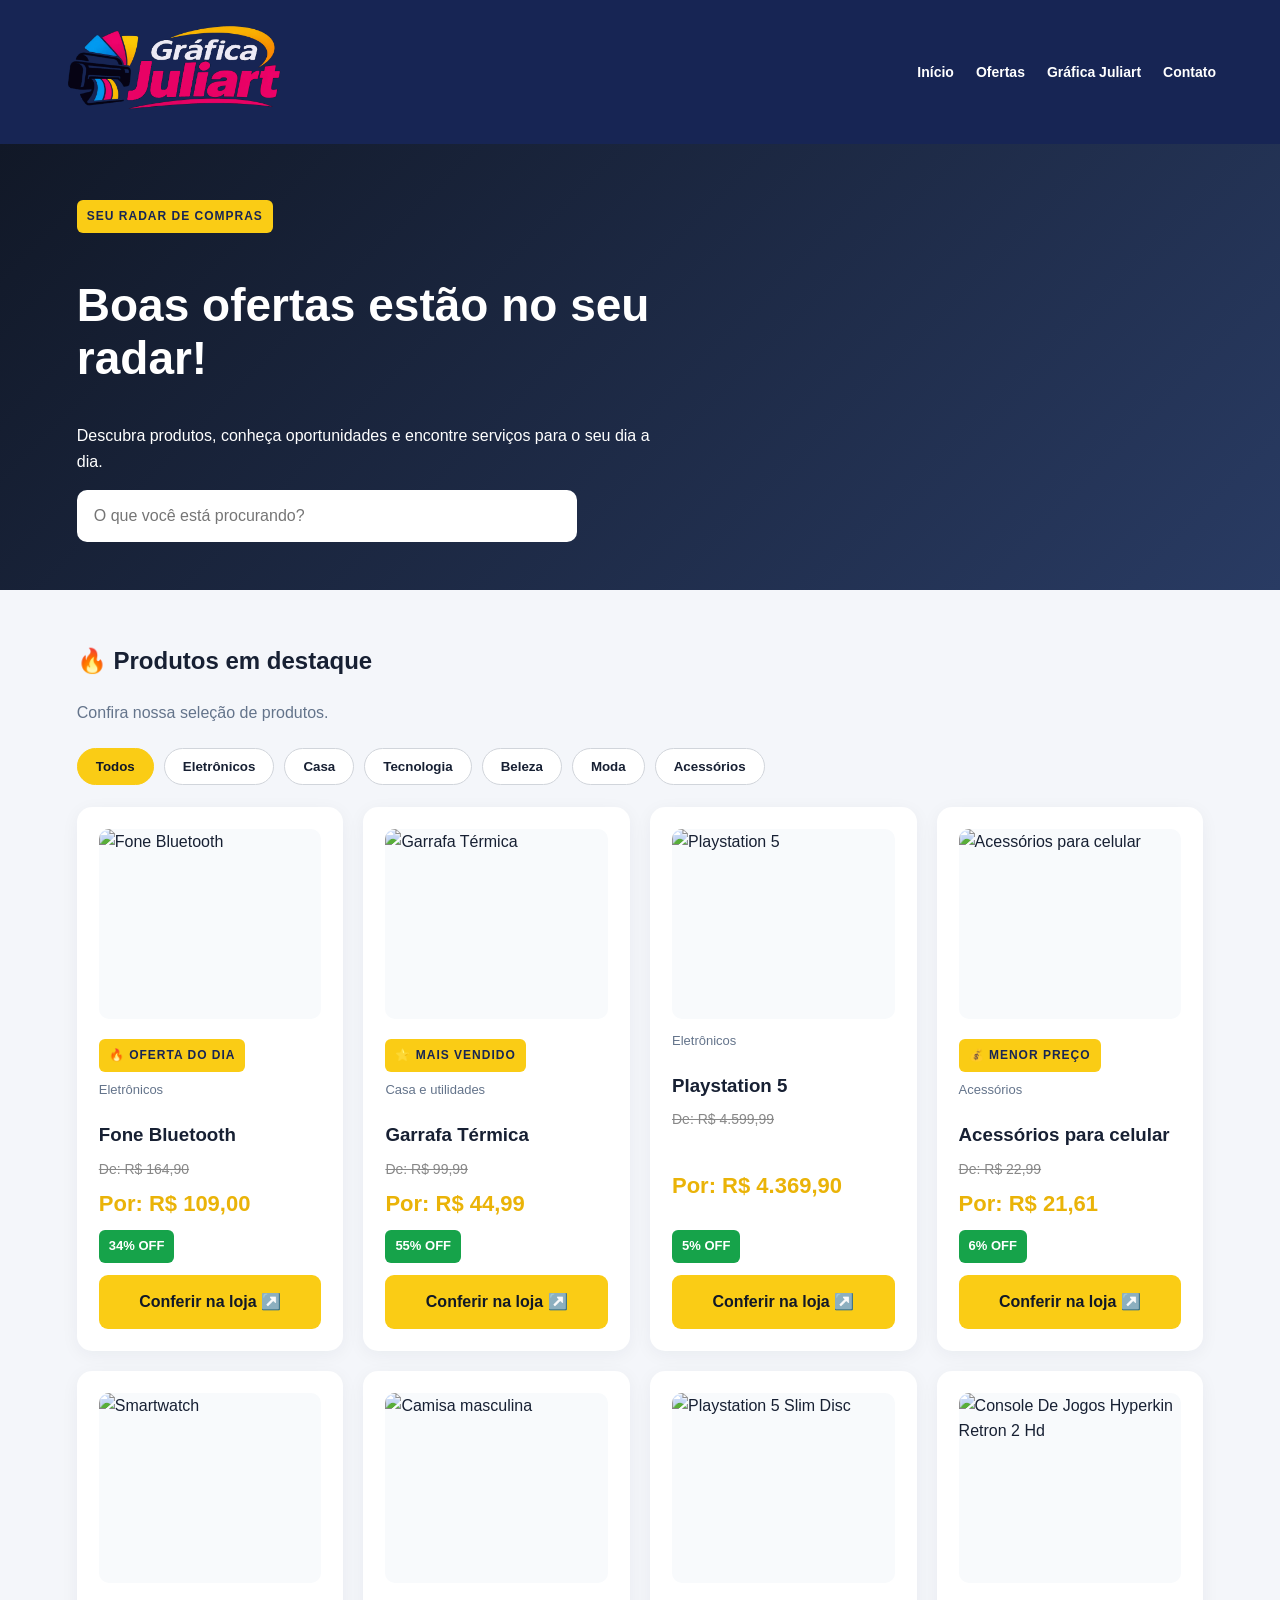
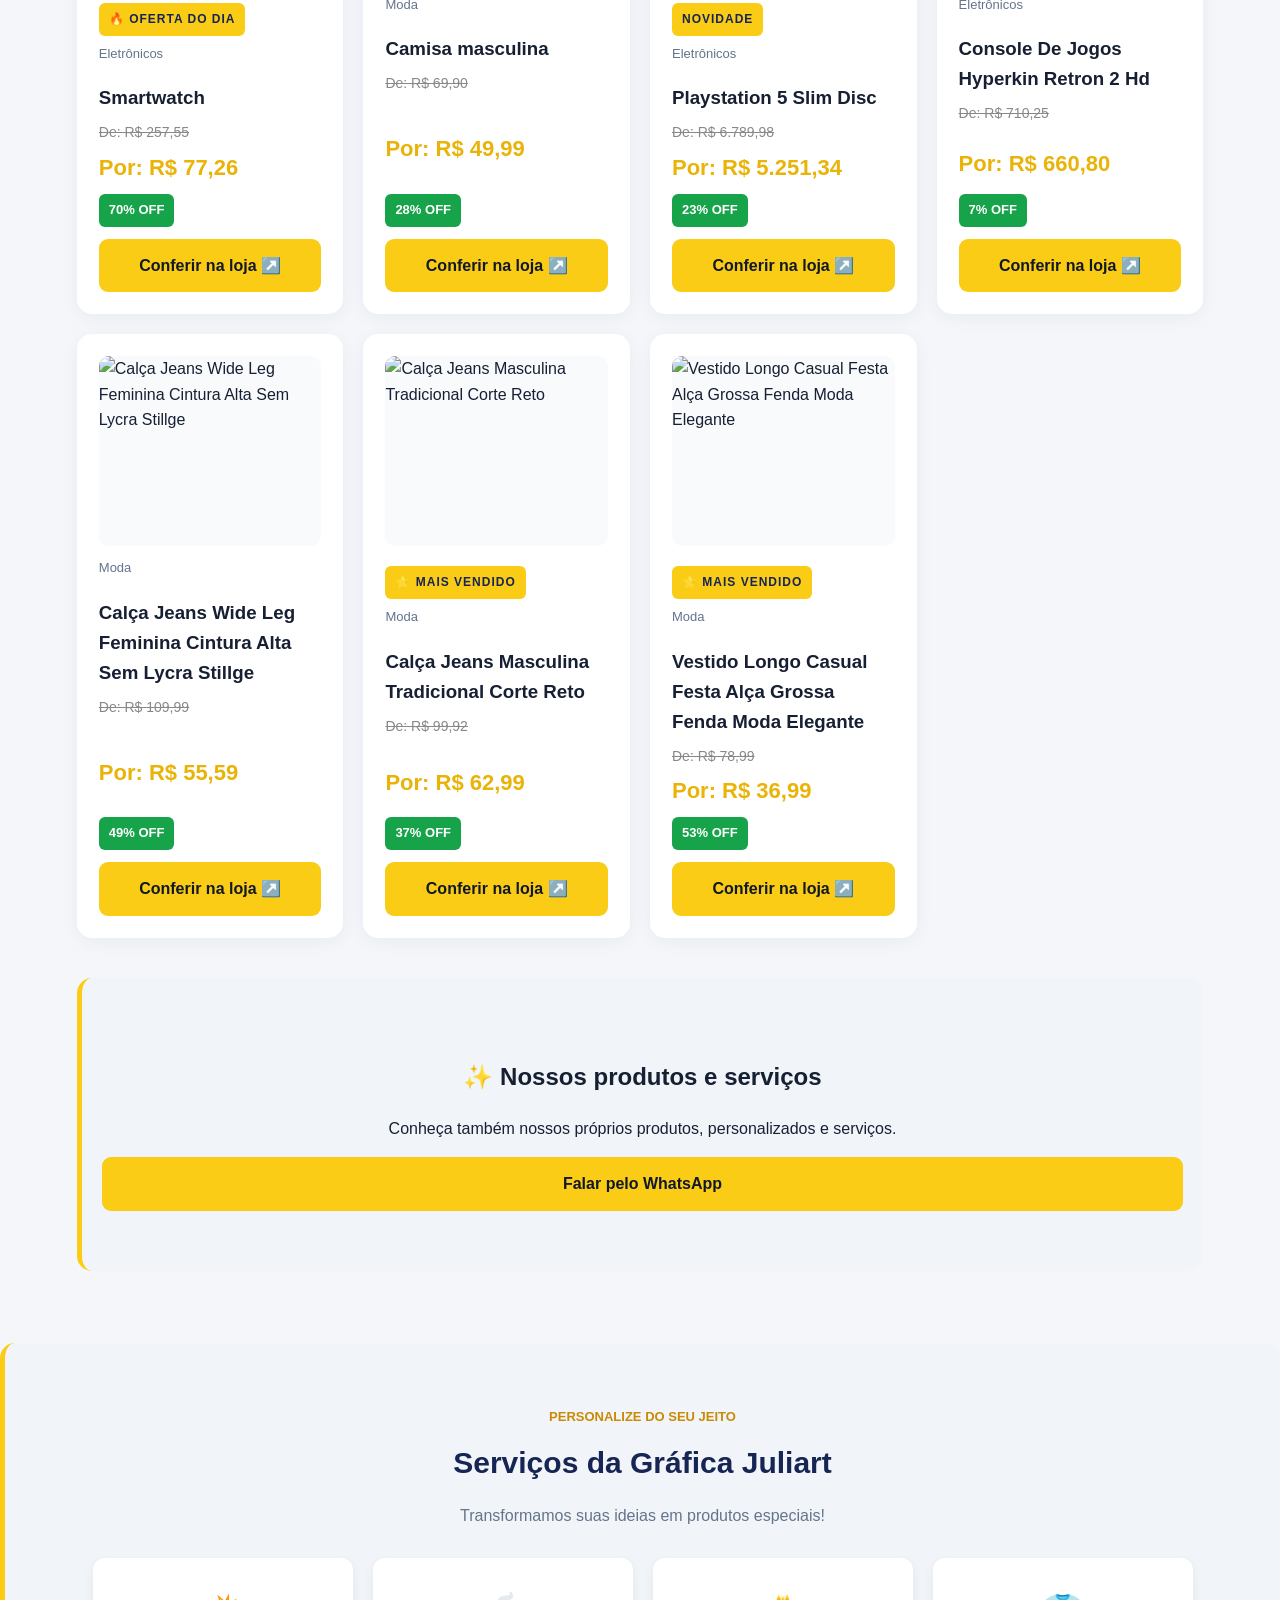
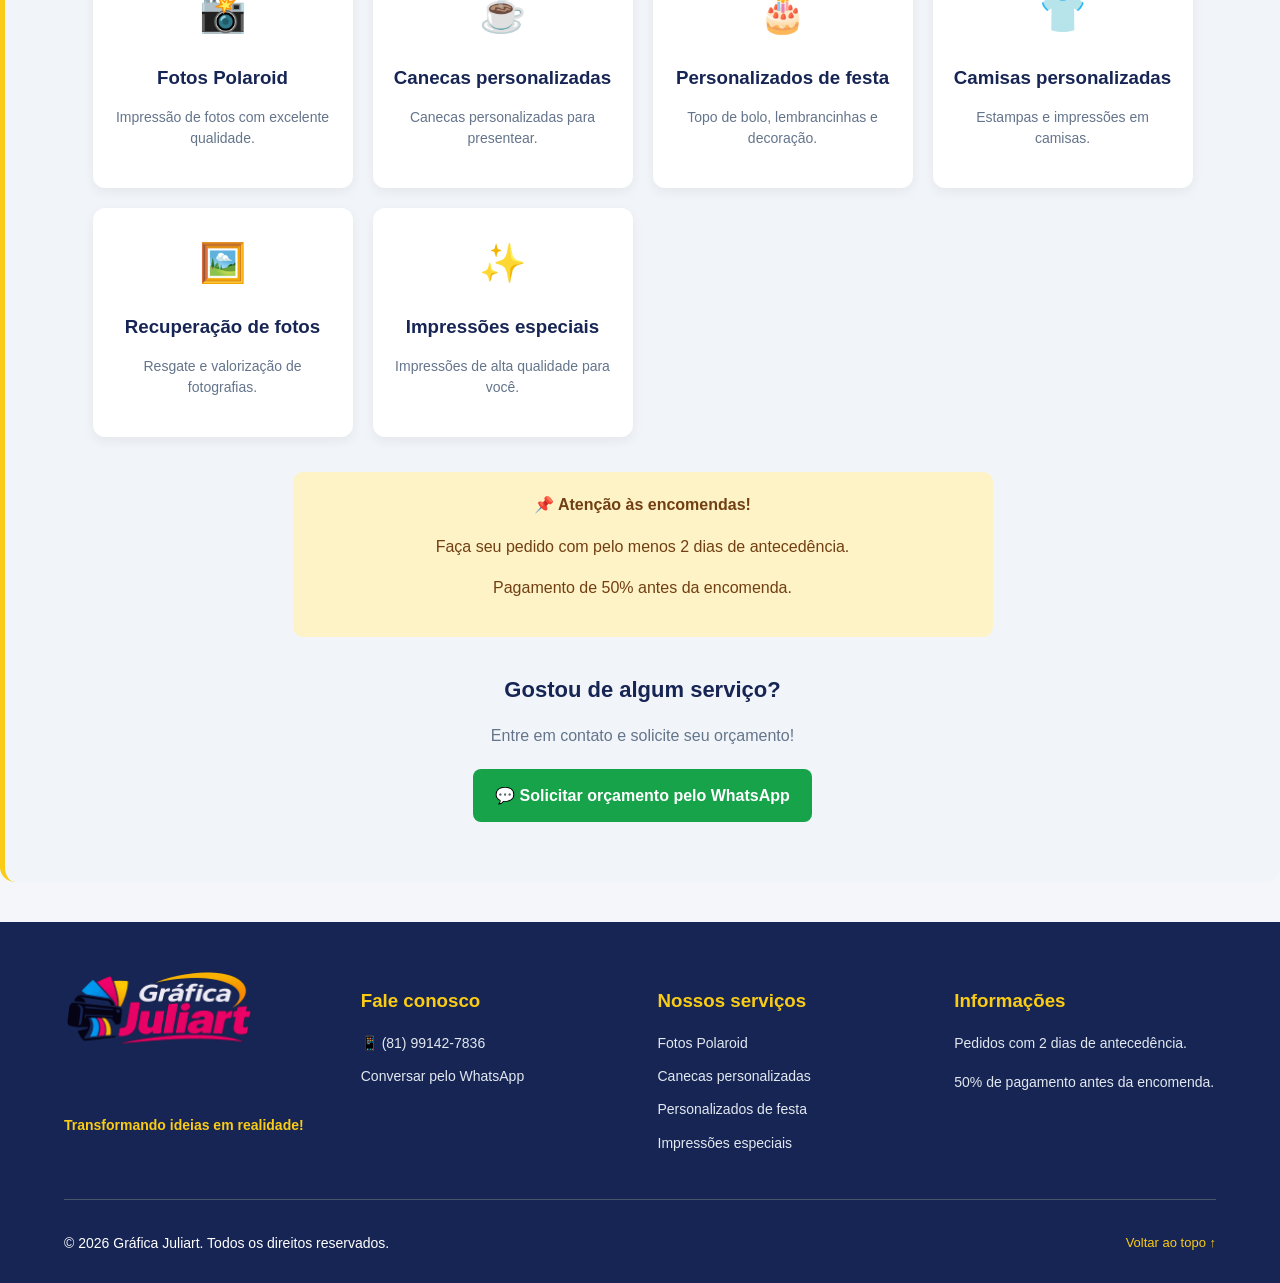
==== index.html @ 476c5ce5 "primeira versão do radar de ofertas" ====
<!DOCTYPE html>
<html lang="pt-BR">
<head>
  <meta charset="UTF-8">
  <meta name="viewport" content="width=device-width, initial-scale=1.0">

  <meta name="description"
    content="Confira ofertas, produtos selecionados e serviços no Radar de Ofertas.">

  <title>Radar de Ofertas | Encontre boas oportunidades</title>
  <link rel="stylesheet" href="style.css">
  <script src="script.js" defer></script>
</head>
<body>
  <header class="cabecalho" id="inicio">

  <div class="marca">
  <img
    src="logo-juliart002.png"
    alt="Gráfica Juliart"
    class="logo-juliart"
  >
</div>

  <nav class="menu">
    <a href="#inicio">Início</a>
    <a href="#produtos">Ofertas</a>
    <a href="#servicos">Gráfica Juliart</a>
    <a href="#contato">Contato</a>
  </nav>

</header>
  
  <section class="destaque">
    <p class="etiqueta">SEU RADAR DE COMPRAS</p>
    <h1>Boas ofertas estão no seu radar!</h1>
    <p>Descubra produtos, conheça oportunidades
      e encontre serviços para o seu dia a dia.</p>

    <input id="busca" type="search"
      placeholder="O que você está procurando?"
      aria-label="Buscar produtos">
  </section>

  <main>
    <section>
      <h2>🔥 Produtos em destaque</h2>
      <p class="subtitulo">Confira nossa seleção de produtos.</p>

      <div class="categorias">
  <button class="filtro ativo" data-categoria="todos">
    Todos
  </button>

  <button class="filtro" data-categoria="Eletrônicos">
    Eletrônicos
  </button>

  <button class="filtro" data-categoria="Casa e utilidades">
    Casa
  </button>

  <button class="filtro" data-categoria="Tecnologia">
    Tecnologia
  </button>

  <button class="filtro" data-categoria="Beleza">
    Beleza
  </button>

  <button class="filtro" data-categoria="Moda">
    Moda
  </button>

  <button class="filtro" data-categoria="Acessórios">
    Acessórios
  </button>
</div>

      <div class="produtos" id="produtos"></div>

<p id="sem-resultados" hidden>
  Nenhum produto encontrado.
</p>

</section>

    <section class="servicos">
      <h2>✨ Nossos produtos e serviços</h2>
      <p>Conheça também nossos próprios produtos,
        personalizados e serviços.</p>
      <a class="botao"
         href="https://wa.me/55SEUNUMERO">
        Falar pelo WhatsApp
      </a>
    </section>
  </main>

  <section class="servicos" id="servicos">

  <div class="titulo-secao">
    <span>PERSONALIZE DO SEU JEITO</span>
    <h2>Serviços da Gráfica Juliart</h2>
    <p>Transformamos suas ideias em produtos especiais!</p>
  </div>

  <div class="lista-servicos">

    <article class="servico-card">
      <div class="icone-servico">📸</div>
      <h3>Fotos Polaroid</h3>
      <p>Impressão de fotos com excelente qualidade.</p>
    </article>

    <article class="servico-card">
      <div class="icone-servico">☕</div>
      <h3>Canecas personalizadas</h3>
      <p>Canecas personalizadas para presentear.</p>
    </article>

    <article class="servico-card">
      <div class="icone-servico">🎂</div>
      <h3>Personalizados de festa</h3>
      <p>Topo de bolo, lembrancinhas e decoração.</p>
    </article>

    <article class="servico-card">
      <div class="icone-servico">👕</div>
      <h3>Camisas personalizadas</h3>
      <p>Estampas e impressões em camisas.</p>
    </article>

    <article class="servico-card">
      <div class="icone-servico">🖼️</div>
      <h3>Recuperação de fotos</h3>
      <p>Resgate e valorização de fotografias.</p>
    </article>

    <article class="servico-card">
      <div class="icone-servico">✨</div>
      <h3>Impressões especiais</h3>
      <p>Impressões de alta qualidade para você.</p>
    </article>

  </div>

  <div class="aviso-encomenda">
    <strong>📌 Atenção às encomendas!</strong>
    <p>Faça seu pedido com pelo menos 2 dias de antecedência.</p>
    <p>Pagamento de 50% antes da encomenda.</p>
  </div>

  <div class="contato-whatsapp" id="contato">
  <h3>Gostou de algum serviço?</h3>
  <p>Entre em contato e solicite seu orçamento!</p>

  <a
    href="https://wa.me/5581991427836?text=Ol%C3%A1!%20Vim%20pelo%20site%20e%20gostaria%20de%20um%20or%C3%A7amento%20com%20a%20Gr%C3%A1fica%20Juliart."
    target="_blank"
    rel="noopener noreferrer"
    class="botao-whatsapp"
  >
    💬 Solicitar orçamento pelo WhatsApp
  </a>
</div>

</section>

  <footer class="rodape">

  <div class="rodape-conteudo">

    <div class="rodape-marca">
      <img src="logo-juliart-roda-pe.png" alt="Gráfica Juliart">
      <p>Transformando ideias em realidade!</p>
    </div>

    <div class="rodape-info">
      <h3>Fale conosco</h3>
      <p>📱 (81) 99142-7836</p>
      <a
        href="https://wa.me/5581991427836"
        target="_blank"
        rel="noopener noreferrer"
      >
        Conversar pelo WhatsApp
      </a>
    </div>

    <div class="rodape-info">
      <h3>Nossos serviços</h3>
      <a href="#servicos">Fotos Polaroid</a>
      <a href="#servicos">Canecas personalizadas</a>
      <a href="#servicos">Personalizados de festa</a>
      <a href="#servicos">Impressões especiais</a>
    </div>

    <div class="rodape-info">
      <h3>Informações</h3>
      <p>Pedidos com 2 dias de antecedência.</p>
      <p>50% de pagamento antes da encomenda.</p>
    </div>

  </div>

  <div class="rodape-final">
    <p>© 2026 Gráfica Juliart. Todos os direitos reservados.</p>
    <a href="#inicio">Voltar ao topo ↑</a>
  </div>

</footer>
</body>
</html>
---- style.css ----
* {
  box-sizing: border-box;
}

body {
  margin: 0;
  font-family: Arial, sans-serif;
  background: #f4f6fa;
  color: #172033;
  line-height: 1.6;
}

.cabecalho {
  background: #111827;
  color: white;
  padding: 22px 6%;
}

.logo {
  color: white;
  text-decoration: none;
  font-size: 26px;
  font-weight: bold;
}

.logo span {
  color: #facc15;
}

.cabecalho p {
  margin-bottom: 0;
  color: #d1d5db;
}

.destaque {
  background: linear-gradient(135deg, #111827, #293b63);
  color: white;
  padding: 48px 6%;
}

.destaque h1 {
  max-width: 650px;
  font-size: clamp(30px, 5vw, 46px);
  line-height: 1.15;
}

.destaque p {
  max-width: 600px;
}

.etiqueta {
  color: #facc15;
  font-weight: bold;
  letter-spacing: 1px;
}

#busca {
  width: 100%;
  max-width: 500px;
  padding: 15px;
  border: 2px solid transparent;
  border-radius: 10px;
  font-size: 16px;
}

#busca:focus {
  outline: 3px solid #facc15;
}

main {
  padding: 32px 6%;
}

.subtitulo {
  color: #64748b;
}

.produtos {
  display: grid;
  grid-template-columns:
    repeat(auto-fit, minmax(220px, 1fr));
  gap: 20px;
}

.card {
  background: white;
  padding: 22px;
  border-radius: 15px;
  box-shadow: 0 4px 18px #1720330d;
  display: flex;
  flex-direction: column;
  align-items: flex-start;
}

.icone {
  font-size: 42px;
  margin-bottom: 12px;
}

.categoria {
  color: #64748b;
  font-size: 13px;
}

.card h3 {
  margin-bottom: 0;
}

.card p {
  flex: 1;
}

.botao {
  display: inline-block;
  width: 100%;
  padding: 12px 16px;
  background: #facc15;
  color: #111827;
  text-align: center;
  text-decoration: none;
  font-weight: bold;
  border-radius: 9px;
  border: 2px solid transparent;
}

.botao:hover {
  background: #eab308;
}

.botao:focus-visible {
  outline: 3px solid #2563eb;
  outline-offset: 3px;
}

.servicos {
  margin-top: 40px;
  padding: 28px;
  background: white;
  border-radius: 15px;
  border-left: 5px solid #facc15;
}

footer {
  margin-top: 40px;
  padding: 28px 6%;
  background: #111827;
  color: #e5e7eb;
}

footer p {
  font-size: 14px;
}

[hidden] {
  display: none !important;
}

@media (max-width: 480px) {
  .logo {
    font-size: 23px;
  }

  .destaque {
    padding-top: 35px;
    padding-bottom: 35px;
  }

  main {
    padding-top: 24px;
  }
}

.imagem-produto {
  width: 100%;
  height: 190px;
  object-fit: contain;
  border-radius: 10px;
  background: #f8fafc;
  margin-bottom: 12px;
}

.preco {
  font-size: 23px;
  font-weight: bold;
  color: #15803d;
}

.categorias {
  display: flex;
  flex-wrap: wrap;
  gap: 10px;
  margin: 22px 0;
}

.filtro {
  padding: 10px 18px;
  border: 1px solid #d1d5db;
  border-radius: 25px;
  background: white;
  color: #172033;
  cursor: pointer;
  font-weight: bold;
  transition: 0.2s;
}

.filtro:hover {
  background: #fef3c7;
  border-color: #eab308;
}

.filtro.ativo {
  background: #facc15;
  border-color: #facc15;
  color: #111827;
}

.filtro:focus-visible {
  outline: 3px solid #2563eb;
  outline-offset: 3px;
}

.preco-antigo {
  color: #888;
  text-decoration: line-through;
  font-size: 14px;
  margin: 8px 0 2px;
}

.desconto {
  display: inline-block;
  background: #16a34a;
  color: white;
  padding: 6px 10px;
  border-radius: 6px;
  font-weight: bold;
  font-size: 13px;
  margin: 5px 0 12px;
}

.preco {
  color: #eab308;
  font-size: 22px;
  font-weight: bold;
  margin: 4px 0;
}

.etiqueta {
  display: inline-block;
  width: fit-content;
  padding: 7px 10px;
  margin: 8px 0;
  border-radius: 6px;
  background: #facc15;
  color: #172554;
  font-size: 12px;
  font-weight: bold;
}

.servicos {
  padding: 60px 20px;
  background: #f1f5f9;
  text-align: center;
}

.titulo-secao span {
  color: #ca8a04;
  font-weight: bold;
  font-size: 13px;
}

.titulo-secao h2 {
  color: #172554;
  font-size: 30px;
  margin: 10px 0;
}

.titulo-secao p {
  color: #64748b;
  margin-bottom: 30px;
}

.lista-servicos {
  display: grid;
  grid-template-columns: repeat(auto-fit, minmax(220px, 1fr));
  gap: 20px;
  max-width: 1100px;
  margin: auto;
}

.servico-card {
  background: white;
  padding: 25px 18px;
  border-radius: 12px;
  box-shadow: 0 4px 12px rgba(0,0,0,0.06);
  transition: transform 0.2s;
}

.servico-card:hover {
  transform: translateY(-5px);
}

.icone-servico {
  font-size: 38px;
  margin-bottom: 12px;
}

.servico-card h3 {
  color: #172554;
  margin-bottom: 10px;
}

.servico-card p {
  color: #64748b;
  font-size: 14px;
  line-height: 1.5;
}

.aviso-encomenda {
  max-width: 700px;
  margin: 35px auto 0;
  padding: 20px;
  background: #fef3c7;
  border-radius: 10px;
  color: #713f12;
}

.contato-whatsapp {
  margin: 35px auto 0;
  text-align: center;
}

.contato-whatsapp h3 {
  color: #172554;
  font-size: 22px;
  margin-bottom: 10px;
}

.contato-whatsapp p {
  color: #64748b;
  margin-bottom: 20px;
}

.botao-whatsapp {
  display: inline-block;
  background: #16a34a;
  color: white;
  padding: 14px 22px;
  border-radius: 8px;
  text-decoration: none;
  font-weight: bold;
  transition: 0.3s;
}

.botao-whatsapp:hover {
  background: #15803d;
  transform: translateY(-3px);
}

/* CABEÇALHO DO SITE */

.cabecalho {
  background: #172554;
  color: white;
  padding: 20px 5%;
  display: flex;
  justify-content: space-between;
  align-items: center;
  flex-wrap: wrap;
  gap: 20px;
}

.marca h1 {
  font-size: 28px;
  color: #facc15;
  margin: 0;
}

.marca h1 span {
  color: white;
}

.marca p {
  font-size: 12px;
  color: #cbd5e1;
  margin-top: 5px;
}

.menu {
  display: flex;
  align-items: center;
  flex-wrap: wrap;
  gap: 22px;
}

.menu a {
  color: white;
  text-decoration: none;
  font-weight: bold;
  font-size: 14px;
  transition: 0.3s;
}

.menu a:hover {
  color: #facc15;
}

/* AJUSTE PARA CELULARES */

@media (max-width: 600px) {
  .cabecalho {
    flex-direction: column;
    text-align: center;
  }

  .menu {
    justify-content: center;
    gap: 15px;
  }

  .menu a {
    font-size: 13px;
  }
}

/* ROLAGEM SUAVE */

html {
  scroll-behavior: smooth;
}

.logo-juliart {
  display: block;
  width: 220px;
  max-width: 100%;
  height: auto;
  object-fit: contain;
}

.marca {
  display: flex;
  align-items: center;
}

@media (max-width: 600px) {
  .logo-juliart {
    width: 190px;
    margin: auto;
  }
}

/* RODAPÉ DA GRÁFICA JULIART */

.rodape {
  background: #172554;
  color: white;
  padding: 45px 5% 15px;
  margin-top: 40px;
}

.rodape-conteudo {
  display: grid;
  grid-template-columns: repeat(auto-fit, minmax(200px, 1fr));
  gap: 35px;
  max-width: 1200px;
  margin: auto;
}

.rodape-marca img {
  width: 190px;
  max-width: 100%;
  height: auto;
  background: rgba(255, 255, 255, 0);
  border-radius: 8px;
}

.rodape-marca p {
  color: #facc15;
  margin-top: 12px;
  font-weight: bold;
}

.rodape-info h3 {
  color: #facc15;
  margin-bottom: 15px;
}

.rodape-info p,
.rodape-info a {
  display: block;
  color: #e2e8f0;
  font-size: 14px;
  line-height: 1.8;
  margin-bottom: 8px;
}

.rodape-info a {
  text-decoration: none;
}

.rodape-info a:hover {
  color: #facc15;
}

.rodape-final {
  border-top: 1px solid #475569;
  margin-top: 35px;
  padding-top: 18px;
  display: flex;
  justify-content: space-between;
  align-items: center;
  flex-wrap: wrap;
  gap: 12px;
  font-size: 13px;
}

.rodape-final a {
  color: #facc15;
  text-decoration: none;
}

@media (max-width: 600px) {
  .rodape-final {
    flex-direction: column;
    text-align: center;
  }
}

/* PAINEL DE CADASTRO */

.painel-cadastro {
  max-width: 650px;
  margin: 50px auto;
  padding: 30px 20px;
  background: #f1f5f9;
  border-radius: 15px;
}

.painel-cadastro h2 {
  color: #172554;
  margin-bottom: 10px;
}

.painel-cadastro > p {
  color: #64748b;
  margin-bottom: 20px;
}

#form-produto {
  display: flex;
  flex-direction: column;
  gap: 10px;
}

#form-produto label {
  color: #172554;
  font-weight: bold;
  font-size: 14px;
}

#form-produto input,
#form-produto select {
  width: 100%;
  padding: 12px;
  border: 1px solid #cbd5e1;
  border-radius: 8px;
  font-size: 15px;
  background: white;
}

#form-produto button {
  padding: 14px;
  background: #172554;
  color: white;
  border: none;
  border-radius: 8px;
  font-weight: bold;
  cursor: pointer;
  margin-top: 10px;
}

#form-produto button:hover {
  background: #ca8a04;
}

#mensagem-cadastro {
  color: #15803d;
  font-weight: bold;
  margin-top: 15px;
}

/* =================================
   PAINEL ADMINISTRATIVO
================================= */

.pagina-admin {
  margin: 0;
  background: #f4f6fb;
  color: #10264b;
  font-family: Arial, sans-serif;
}

.admin-header {
  background: #09244a;
  color: white;
  padding: 22px 5%;
  display: flex;
  align-items: center;
  justify-content: space-between;
  gap: 20px;
  border-bottom: 5px solid #ffc400;
}

.admin-logo {
  display: flex;
  align-items: center;
  gap: 14px;
}

.admin-logo-icon {
  font-size: 38px;
}

.admin-logo h1 {
  margin: 0;
  font-size: 25px;
}

.admin-logo p {
  margin: 5px 0 0;
  color: #dce6f5;
}

.voltar-vitrine {
  background: #ffc400;
  color: #09244a;
  padding: 12px 18px;
  border-radius: 8px;
  text-decoration: none;
  font-weight: bold;
}

.admin-container {
  width: 90%;
  max-width: 1200px;
  margin: 35px auto;
}

.admin-card {
  background: white;
  padding: 28px;
  margin-bottom: 25px;
  border-radius: 14px;
  border: 1px solid #e1e7f0;
  box-shadow: 0 4px 15px rgba(9, 36, 74, 0.06);
}

.admin-card h2 {
  color: #09244a;
  font-size: 23px;
  margin-top: 0;
  margin-bottom: 24px;
  border-bottom: 2px solid #ffc400;
  padding-bottom: 14px;
}

/* Campos do formulário */

.admin-card form {
  display: grid;
  grid-template-columns: repeat(2, minmax(0, 1fr));
  gap: 12px 20px;
}

.admin-card label {
  font-weight: bold;
  color: #18345e;
}

.admin-card input,
.admin-card select {
  width: 100%;
  box-sizing: border-box;
  padding: 13px;
  border: 1px solid #ccd6e5;
  border-radius: 8px;
  font-size: 15px;
  background: white;
  color: #10264b;
}

.admin-card input:focus,
.admin-card select:focus {
  outline: 2px solid #ffc400;
  border-color: #09244a;
}

.admin-card form button {
  grid-column: 1 / -1;
  background: #ffc400;
  color: #09244a;
  border: none;
  padding: 15px;
  border-radius: 8px;
  font-size: 16px;
  font-weight: bold;
  cursor: pointer;
}

.admin-card form button:hover {
  background: #eab500;
}

/* Mensagem de cadastro */

#mensagem-cadastro {
  grid-column: 1 / -1;
  font-weight: bold;
  color: #167a42;
}

/* Lista de produtos */

.produto-admin {
  display: flex;
  align-items: center;
  justify-content: space-between;
  flex-wrap: wrap;
  gap: 12px;
  padding: 16px;
  border-bottom: 1px solid #e5eaf2;
}

.produto-admin h3 {
  color: #09244a;
  margin: 0;
}

.produto-admin p {
  color: #52627a;
  font-weight: bold;
}

/* Botões de editar e excluir */

.produto-admin button {
  border: none;
  border-radius: 7px;
  padding: 10px 15px;
  color: white;
  font-weight: bold;
  cursor: pointer;
}

.produto-admin button:first-of-type {
  background: #1764b0;
}

.produto-admin button:last-of-type {
  background: #d93636;
}

.produto-admin button:hover {
  opacity: 0.85;
}

/* Celular */

@media (max-width: 650px) {
  .admin-header {
    padding: 18px;
    flex-direction: column;
    align-items: flex-start;
  }

  .admin-container {
    width: 94%;
    margin: 20px auto;
  }

  .admin-card {
    padding: 18px;
  }

  .admin-card form {
    grid-template-columns: 1fr;
  }

  .admin-card form button {
    grid-column: 1;
  }

  .produto-admin {
    align-items: flex-start;
    flex-direction: column;
  }

  .voltar-vitrine {
    display: inline-block;
  }
}

/* Alinhamento dos produtos no painel */

#lista-produtos-admin {
  width: 100%;
}

.produto-admin {
  display: grid;
  grid-template-columns: minmax(0, 1fr) 120px 100px 100px;
  align-items: center;
  gap: 15px;
  padding: 16px;
  border-bottom: 1px solid #e1e7f0;
  width: 100%;
  box-sizing: border-box;
}

.produto-admin h3 {
  margin: 0;
  min-width: 0;
  overflow-wrap: anywhere;
  color: #09244a;
}

.produto-admin p {
  margin: 0;
  text-align: center;
  white-space: nowrap;
}

.produto-admin button {
  width: 100%;
  min-width: 90px;
  padding: 11px 8px;
  border: none;
  border-radius: 7px;
  color: white;
  font-weight: bold;
  cursor: pointer;
}

.produto-admin button:first-of-type {
  background: #1764b0;
}

.produto-admin button:last-of-type {
  background: #d93636;
}

/* Ajuste para telas menores */
@media (max-width: 650px) {
  .produto-admin {
    grid-template-columns: minmax(0, 1fr) 90px;
    gap: 10px;
  }

  .produto-admin h3,
  .produto-admin p {
    grid-column: 1 / -1;
    text-align: left;
  }

  .produto-admin button {
    width: 100%;
  }
}

/* Fotos dos produtos no painel */

.produto-admin {
  display: grid;
  grid-template-columns: 65px minmax(150px, 1fr) 120px 100px 100px;
  align-items: center;
  gap: 15px;
  padding: 15px;
  border-bottom: 1px solid #e1e7f0;
  box-sizing: border-box;
  width: 100%;
}

.foto-admin {
  width: 60px;
  height: 60px;
  object-fit: contain;
  border-radius: 9px;
  background: #f5f7fb;
  padding: 4px;
  box-sizing: border-box;
}

.produto-admin h3 {
  margin: 0;
  color: #09244a;
  font-size: 15px;
  overflow-wrap: anywhere;
}

.produto-admin p {
  margin: 0;
  text-align: center;
  font-weight: bold;
  white-space: nowrap;
}

.produto-admin button {
  width: 100%;
  min-width: 0;
  padding: 11px 5px;
  border: none;
  border-radius: 7px;
  color: white;
  font-weight: bold;
  cursor: pointer;
}

.produto-admin button:first-of-type {
  background: #1764b0;
}

.produto-admin button:last-of-type {
  background: #d93636;
}

@media (max-width: 750px) {
  .produto-admin {
    grid-template-columns: 55px minmax(0, 1fr);
    gap: 10px;
  }

  .foto-admin {
    width: 50px;
    height: 50px;
  }

  .produto-admin p,
  .produto-admin button {
    grid-column: 2;
    text-align: left;
  }
}

/* Busca do painel administrativo */

.busca-admin {
  width: 100%;
  margin: 20px 0;
}

.busca-admin input {
  width: 100%;
  max-width: 500px;
  box-sizing: border-box;
  padding: 14px 18px;
  border: 1px solid #ccd6e5;
  border-radius: 10px;
  background: #f8faff;
  color: #09244a;
  font-size: 15px;
}

.busca-admin input:focus {
  outline: 2px solid #ffc400;
  border-color: #09244a;
}

.sem-produtos-admin {
  padding: 25px;
  text-align: center;
  color: #64748b;
  background: #f8faff;
  border-radius: 10px;
}

/* Indicadores administrativos */

.indicadores-admin {
  display: grid;
  grid-template-columns: repeat(3, 1fr);
  gap: 18px;
  margin: 25px 0;
}

.indicador {
  background: white;
  border: 1px solid #e1e7f0;
  border-left: 5px solid #ffc400;
  border-radius: 12px;
  padding: 20px;
  box-shadow: 0 4px 12px rgba(9, 36, 74, 0.05);
}

.indicador span {
  font-size: 28px;
}

.indicador h3 {
  color: #09244a;
  font-size: 30px;
  margin: 10px 0 5px;
}

.indicador p {
  color: #64748b;
  margin: 0;
}

/* Busca e filtros */

.controles-admin {
  display: flex;
  gap: 15px;
  margin: 20px 0;
}

.controles-admin input,
.controles-admin select {
  padding: 13px;
  border: 1px solid #ccd6e5;
  border-radius: 9px;
  background: white;
  color: #09244a;
}

.controles-admin input {
  flex: 1;
  min-width: 0;
}

.controles-admin select {
  min-width: 210px;
}

@media (max-width: 650px) {
  .indicadores-admin {
    grid-template-columns: 1fr;
  }

  .controles-admin {
    flex-direction: column;
  }

  .controles-admin select {
    width: 100%;
  }
}
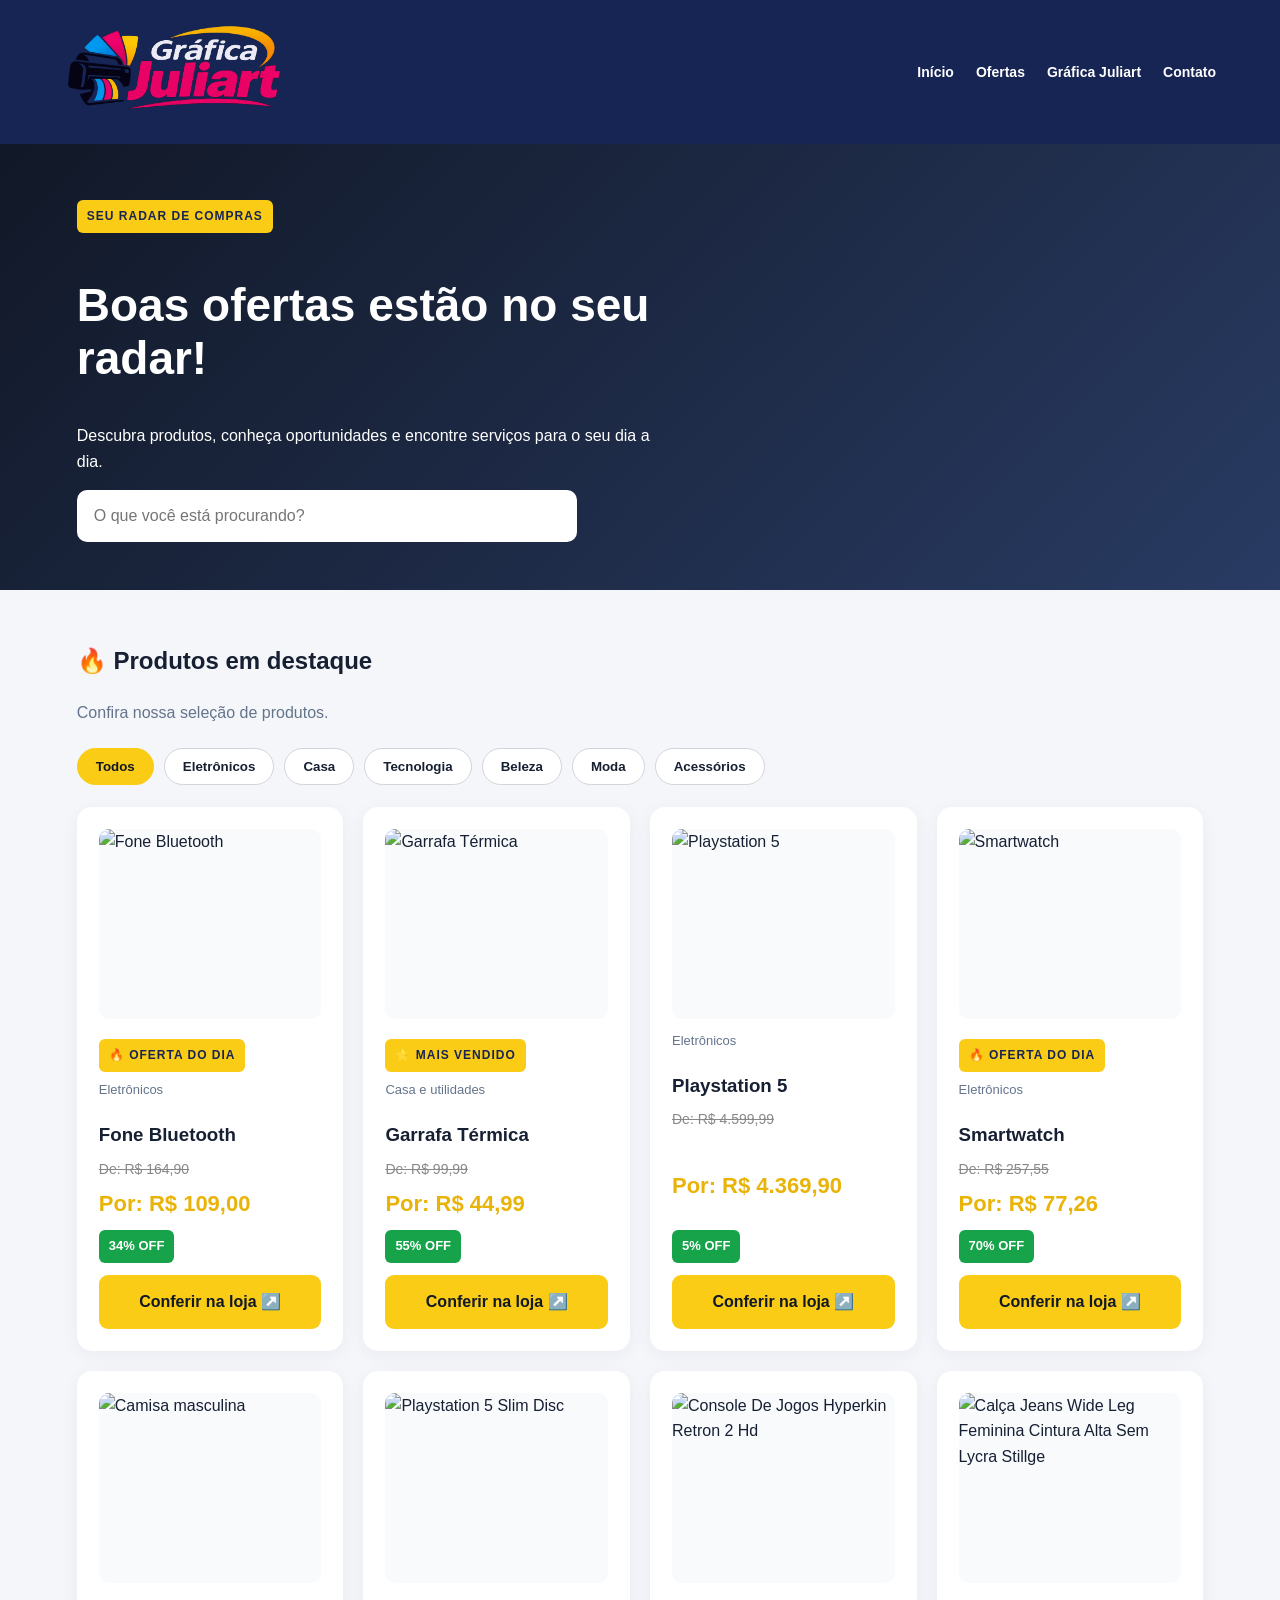
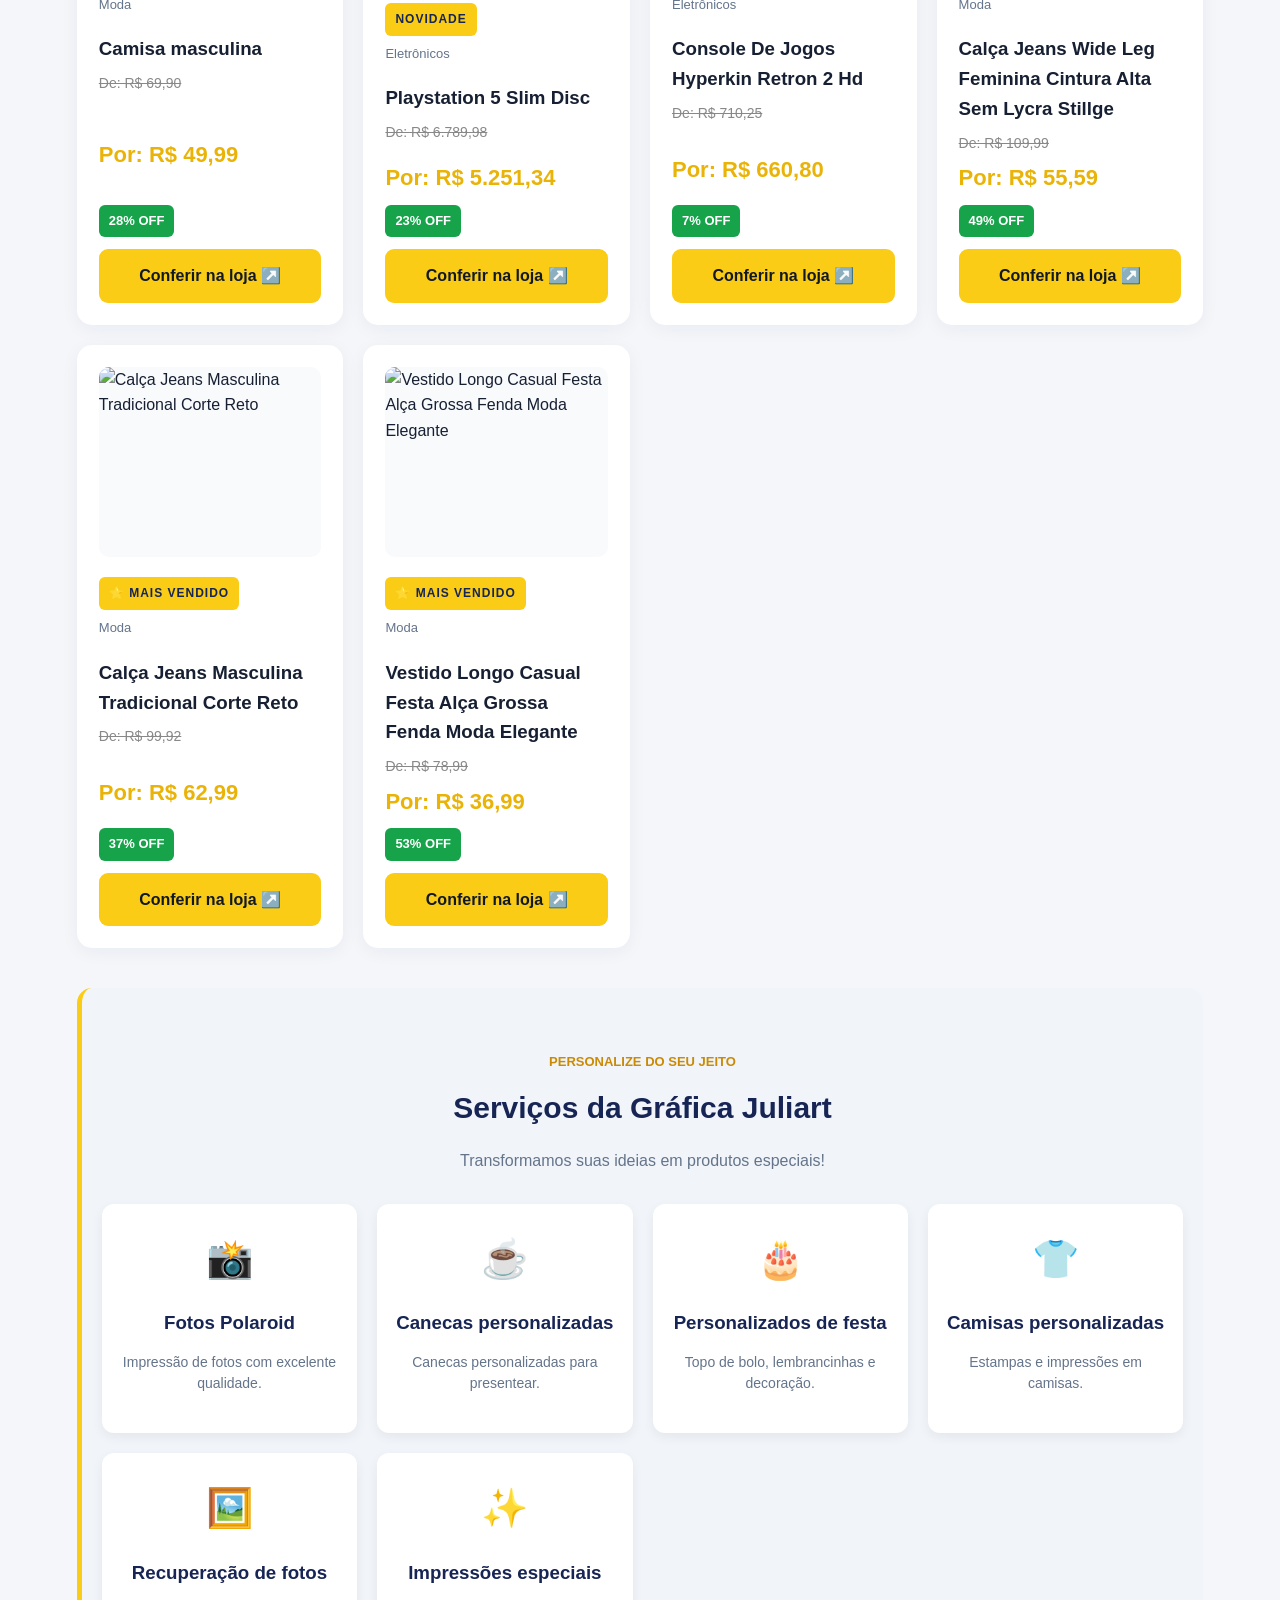
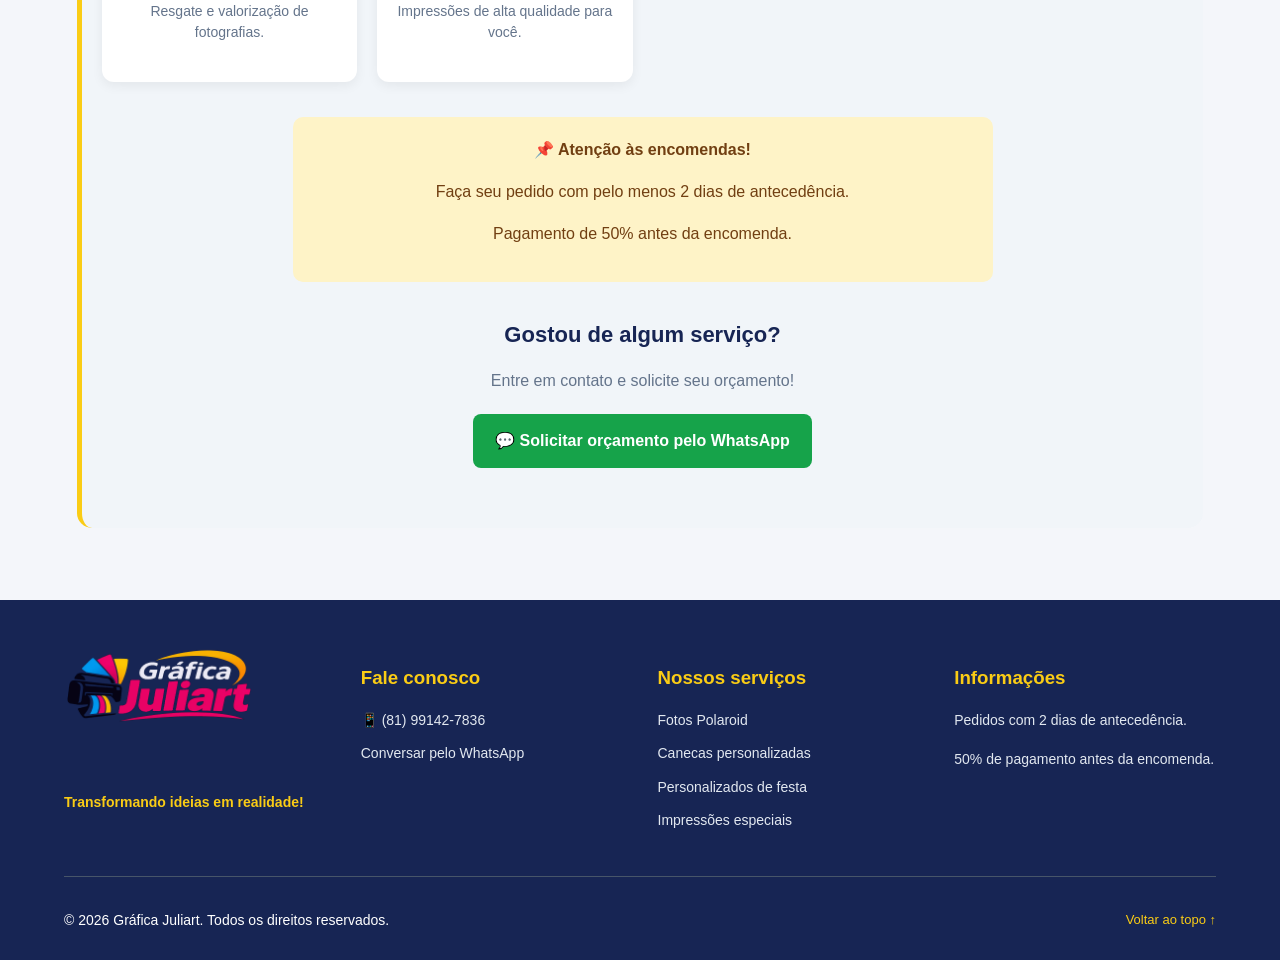
==== commit 1971befc: "correção do painel admin" ====
--- a/index.html
+++ b/index.html
@@ -14,22 +14,22 @@
 <body>
   <header class="cabecalho" id="inicio">
 
-  <div class="marca">
-  <img
-    src="logo-juliart002.png"
-    alt="Gráfica Juliart"
-    class="logo-juliart"
-  >
-</div>
-
-  <nav class="menu">
-    <a href="#inicio">Início</a>
-    <a href="#produtos">Ofertas</a>
-    <a href="#servicos">Gráfica Juliart</a>
-    <a href="#contato">Contato</a>
-  </nav>
-
-</header>
+    <div class="marca">
+      <img
+        src="logo-juliart002.png"
+        alt="Gráfica Juliart"
+        class="logo-juliart"
+      >
+    </div>
+
+    <nav class="menu">
+      <a href="#inicio">Início</a>
+      <a href="#produtos">Ofertas</a>
+      <a href="#servicos">Gráfica Juliart</a>
+      <a href="#contato">Contato</a>
+    </nav>
+
+  </header>
   
   <section class="destaque">
     <p class="etiqueta">SEU RADAR DE COMPRAS</p>
@@ -48,166 +48,156 @@
       <p class="subtitulo">Confira nossa seleção de produtos.</p>
 
       <div class="categorias">
-  <button class="filtro ativo" data-categoria="todos">
-    Todos
-  </button>
-
-  <button class="filtro" data-categoria="Eletrônicos">
-    Eletrônicos
-  </button>
-
-  <button class="filtro" data-categoria="Casa e utilidades">
-    Casa
-  </button>
-
-  <button class="filtro" data-categoria="Tecnologia">
-    Tecnologia
-  </button>
-
-  <button class="filtro" data-categoria="Beleza">
-    Beleza
-  </button>
-
-  <button class="filtro" data-categoria="Moda">
-    Moda
-  </button>
-
-  <button class="filtro" data-categoria="Acessórios">
-    Acessórios
-  </button>
-</div>
+        <button class="filtro ativo" data-categoria="todos">
+          Todos
+        </button>
+
+        <button class="filtro" data-categoria="Eletrônicos">
+          Eletrônicos
+        </button>
+
+        <button class="filtro" data-categoria="Casa e utilidades">
+          Casa
+        </button>
+
+        <button class="filtro" data-categoria="Tecnologia">
+          Tecnologia
+        </button>
+
+        <button class="filtro" data-categoria="Beleza">
+          Beleza
+        </button>
+
+        <button class="filtro" data-categoria="Moda">
+          Moda
+        </button>
+
+        <button class="filtro" data-categoria="Acessórios">
+          Acessórios
+        </button>
+      </div>
 
       <div class="produtos" id="produtos"></div>
 
-<p id="sem-resultados" hidden>
-  Nenhum produto encontrado.
-</p>
-
-</section>
-
-    <section class="servicos">
-      <h2>✨ Nossos produtos e serviços</h2>
-      <p>Conheça também nossos próprios produtos,
-        personalizados e serviços.</p>
-      <a class="botao"
-         href="https://wa.me/55SEUNUMERO">
-        Falar pelo WhatsApp
-      </a>
+      <p id="sem-resultados" hidden>
+        Nenhum produto encontrado.
+      </p>
+
+    </section>
+
+    <section class="servicos" id="servicos">
+
+      <div class="titulo-secao">
+        <span>PERSONALIZE DO SEU JEITO</span>
+        <h2>Serviços da Gráfica Juliart</h2>
+        <p>Transformamos suas ideias em produtos especiais!</p>
+      </div>
+
+      <div class="lista-servicos">
+
+        <article class="servico-card">
+          <div class="icone-servico">📸</div>
+          <h3>Fotos Polaroid</h3>
+          <p>Impressão de fotos com excelente qualidade.</p>
+        </article>
+
+        <article class="servico-card">
+          <div class="icone-servico">☕</div>
+          <h3>Canecas personalizadas</h3>
+          <p>Canecas personalizadas para presentear.</p>
+        </article>
+
+        <article class="servico-card">
+          <div class="icone-servico">🎂</div>
+          <h3>Personalizados de festa</h3>
+          <p>Topo de bolo, lembrancinhas e decoração.</p>
+        </article>
+
+        <article class="servico-card">
+          <div class="icone-servico">👕</div>
+          <h3>Camisas personalizadas</h3>
+          <p>Estampas e impressões em camisas.</p>
+        </article>
+
+        <article class="servico-card">
+          <div class="icone-servico">🖼️</div>
+          <h3>Recuperação de fotos</h3>
+          <p>Resgate e valorização de fotografias.</p>
+        </article>
+
+        <article class="servico-card">
+          <div class="icone-servico">✨</div>
+          <h3>Impressões especiais</h3>
+          <p>Impressões de alta qualidade para você.</p>
+        </article>
+
+      </div>
+
+      <div class="aviso-encomenda">
+        <strong>📌 Atenção às encomendas!</strong>
+        <p>Faça seu pedido com pelo menos 2 dias de antecedência.</p>
+        <p>Pagamento de 50% antes da encomenda.</p>
+      </div>
+
+      <div class="contato-whatsapp" id="contato">
+        <h3>Gostou de algum serviço?</h3>
+        <p>Entre em contato e solicite seu orçamento!</p>
+
+        <a
+          href="https://wa.me/5581991427836?text=Ol%C3%A1!%20Vim%20pelo%20site%20e%20gostaria%20de%20um%20or%C3%A7amento%20com%20a%20Gr%C3%A1fica%20Juliart."
+          target="_blank"
+          rel="noopener noreferrer"
+          class="botao-whatsapp"
+        >
+          💬 Solicitar orçamento pelo WhatsApp
+        </a>
+      </div>
+
     </section>
   </main>
 
-  <section class="servicos" id="servicos">
-
-  <div class="titulo-secao">
-    <span>PERSONALIZE DO SEU JEITO</span>
-    <h2>Serviços da Gráfica Juliart</h2>
-    <p>Transformamos suas ideias em produtos especiais!</p>
-  </div>
-
-  <div class="lista-servicos">
-
-    <article class="servico-card">
-      <div class="icone-servico">📸</div>
-      <h3>Fotos Polaroid</h3>
-      <p>Impressão de fotos com excelente qualidade.</p>
-    </article>
-
-    <article class="servico-card">
-      <div class="icone-servico">☕</div>
-      <h3>Canecas personalizadas</h3>
-      <p>Canecas personalizadas para presentear.</p>
-    </article>
-
-    <article class="servico-card">
-      <div class="icone-servico">🎂</div>
-      <h3>Personalizados de festa</h3>
-      <p>Topo de bolo, lembrancinhas e decoração.</p>
-    </article>
-
-    <article class="servico-card">
-      <div class="icone-servico">👕</div>
-      <h3>Camisas personalizadas</h3>
-      <p>Estampas e impressões em camisas.</p>
-    </article>
-
-    <article class="servico-card">
-      <div class="icone-servico">🖼️</div>
-      <h3>Recuperação de fotos</h3>
-      <p>Resgate e valorização de fotografias.</p>
-    </article>
-
-    <article class="servico-card">
-      <div class="icone-servico">✨</div>
-      <h3>Impressões especiais</h3>
-      <p>Impressões de alta qualidade para você.</p>
-    </article>
-
-  </div>
-
-  <div class="aviso-encomenda">
-    <strong>📌 Atenção às encomendas!</strong>
-    <p>Faça seu pedido com pelo menos 2 dias de antecedência.</p>
-    <p>Pagamento de 50% antes da encomenda.</p>
-  </div>
-
-  <div class="contato-whatsapp" id="contato">
-  <h3>Gostou de algum serviço?</h3>
-  <p>Entre em contato e solicite seu orçamento!</p>
-
-  <a
-    href="https://wa.me/5581991427836?text=Ol%C3%A1!%20Vim%20pelo%20site%20e%20gostaria%20de%20um%20or%C3%A7amento%20com%20a%20Gr%C3%A1fica%20Juliart."
-    target="_blank"
-    rel="noopener noreferrer"
-    class="botao-whatsapp"
-  >
-    💬 Solicitar orçamento pelo WhatsApp
-  </a>
-</div>
-
-</section>
-
   <footer class="rodape">
 
-  <div class="rodape-conteudo">
-
-    <div class="rodape-marca">
-      <img src="logo-juliart-roda-pe.png" alt="Gráfica Juliart">
-      <p>Transformando ideias em realidade!</p>
+    <div class="rodape-conteudo">
+
+      <div class="rodape-marca">
+        <img src="logo-juliart-roda-pe.png" alt="Gráfica Juliart">
+        <p>Transformando ideias em realidade!</p>
+      </div>
+
+      <div class="rodape-info">
+        <h3>Fale conosco</h3>
+        <p>📱 (81) 99142-7836</p>
+        <a
+          href="https://wa.me/5581991427836"
+          target="_blank"
+          rel="noopener noreferrer"
+        >
+          Conversar pelo WhatsApp
+        </a>
+      </div>
+
+      <div class="rodape-info">
+        <h3>Nossos serviços</h3>
+        <a href="#servicos">Fotos Polaroid</a>
+        <a href="#servicos">Canecas personalizadas</a>
+        <a href="#servicos">Personalizados de festa</a>
+        <a href="#servicos">Impressões especiais</a>
+      </div>
+
+      <div class="rodape-info">
+        <h3>Informações</h3>
+        <p>Pedidos com 2 dias de antecedência.</p>
+        <p>50% de pagamento antes da encomenda.</p>
+      </div>
+
     </div>
 
-    <div class="rodape-info">
-      <h3>Fale conosco</h3>
-      <p>📱 (81) 99142-7836</p>
-      <a
-        href="https://wa.me/5581991427836"
-        target="_blank"
-        rel="noopener noreferrer"
-      >
-        Conversar pelo WhatsApp
-      </a>
+    <div class="rodape-final">
+      <p>© 2026 Gráfica Juliart. Todos os direitos reservados.</p>
+      <a href="#inicio">Voltar ao topo ↑</a>
     </div>
 
-    <div class="rodape-info">
-      <h3>Nossos serviços</h3>
-      <a href="#servicos">Fotos Polaroid</a>
-      <a href="#servicos">Canecas personalizadas</a>
-      <a href="#servicos">Personalizados de festa</a>
-      <a href="#servicos">Impressões especiais</a>
-    </div>
-
-    <div class="rodape-info">
-      <h3>Informações</h3>
-      <p>Pedidos com 2 dias de antecedência.</p>
-      <p>50% de pagamento antes da encomenda.</p>
-    </div>
-
-  </div>
-
-  <div class="rodape-final">
-    <p>© 2026 Gráfica Juliart. Todos os direitos reservados.</p>
-    <a href="#inicio">Voltar ao topo ↑</a>
-  </div>
-
-</footer>
+  </footer>
 </body>
 </html>
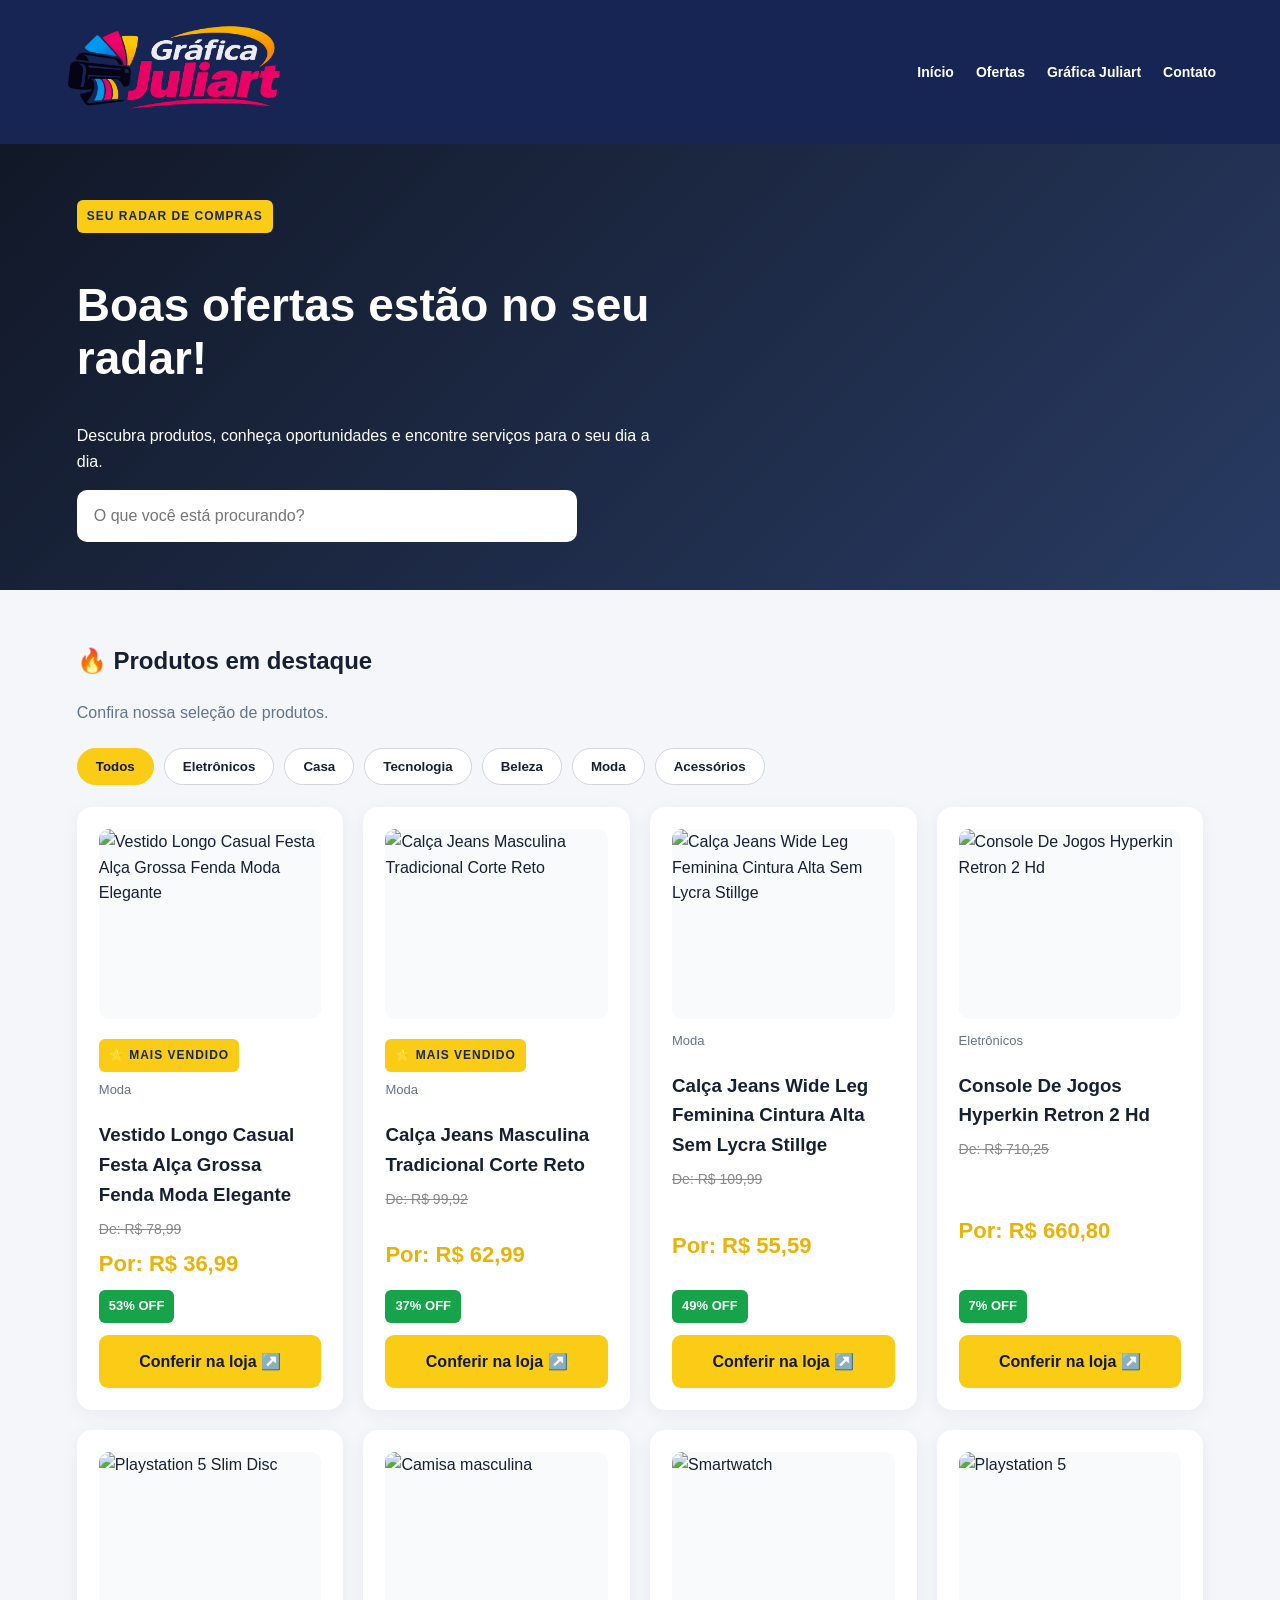
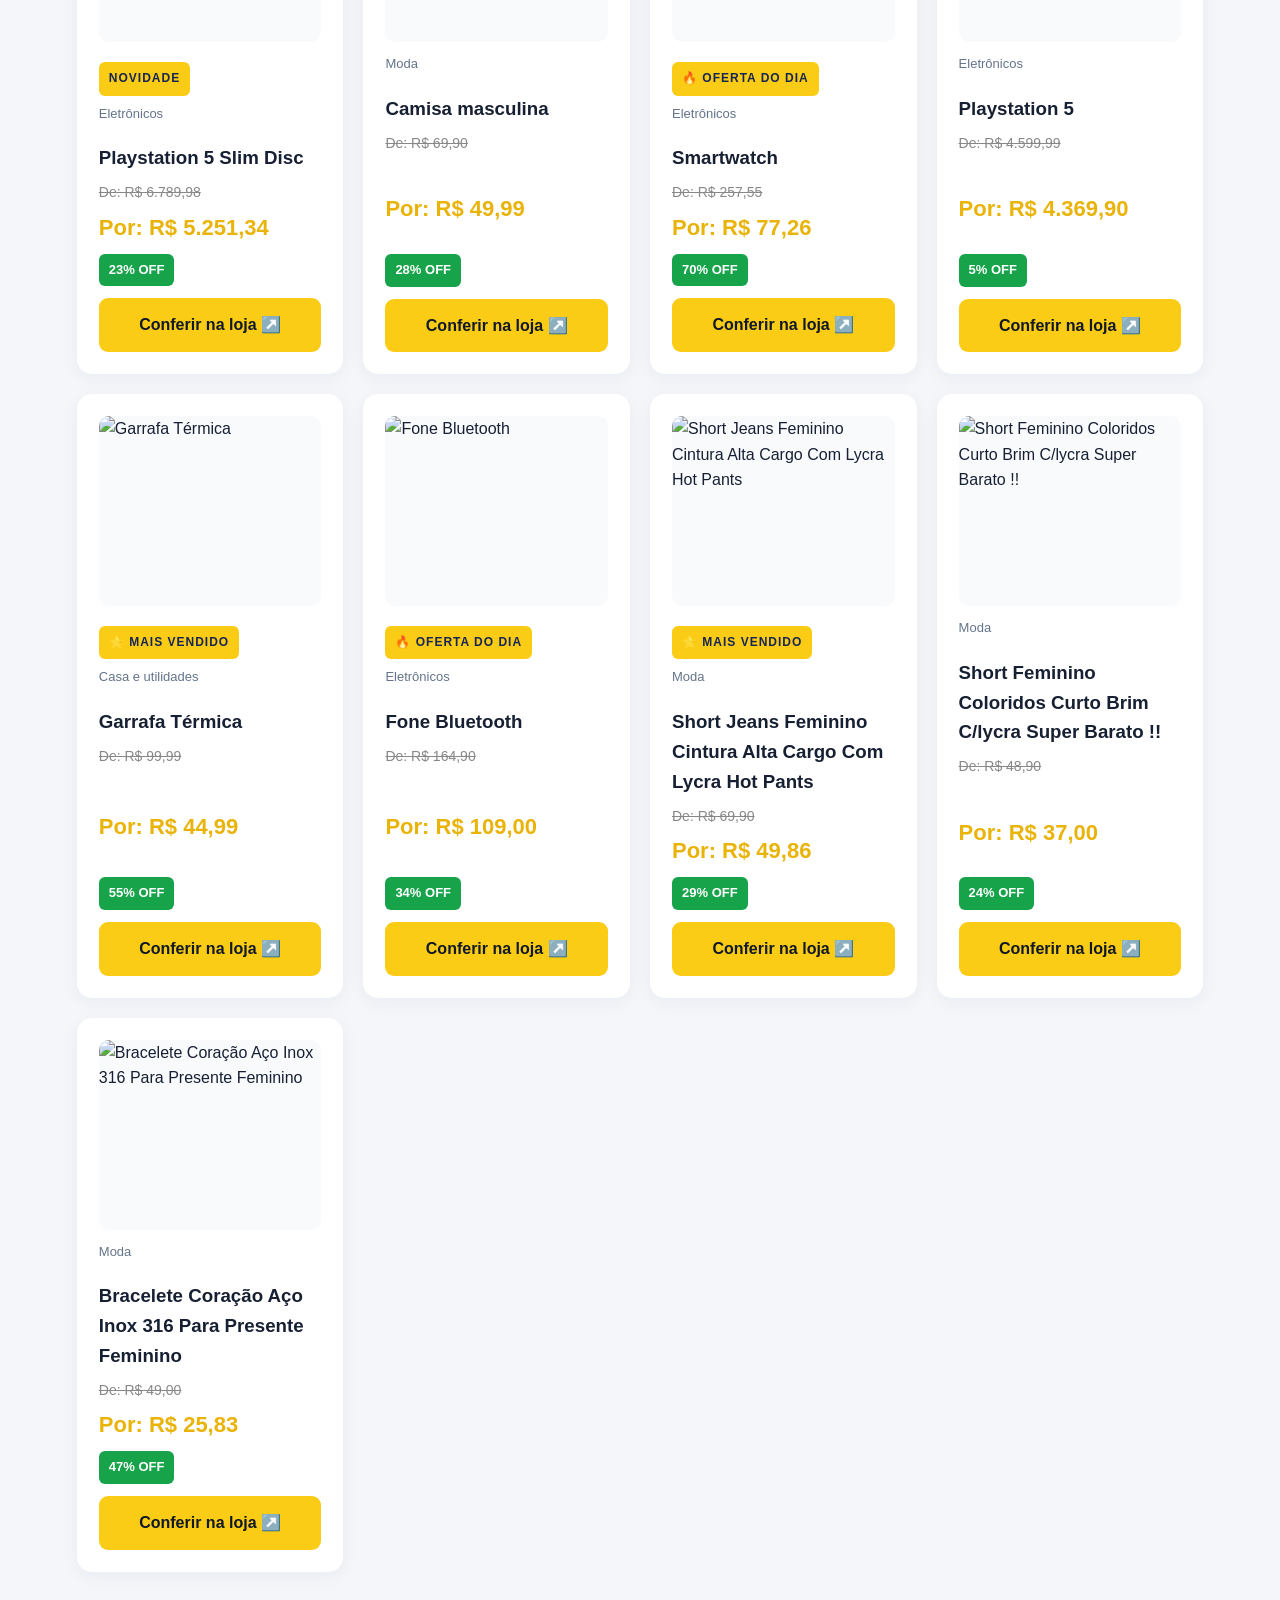
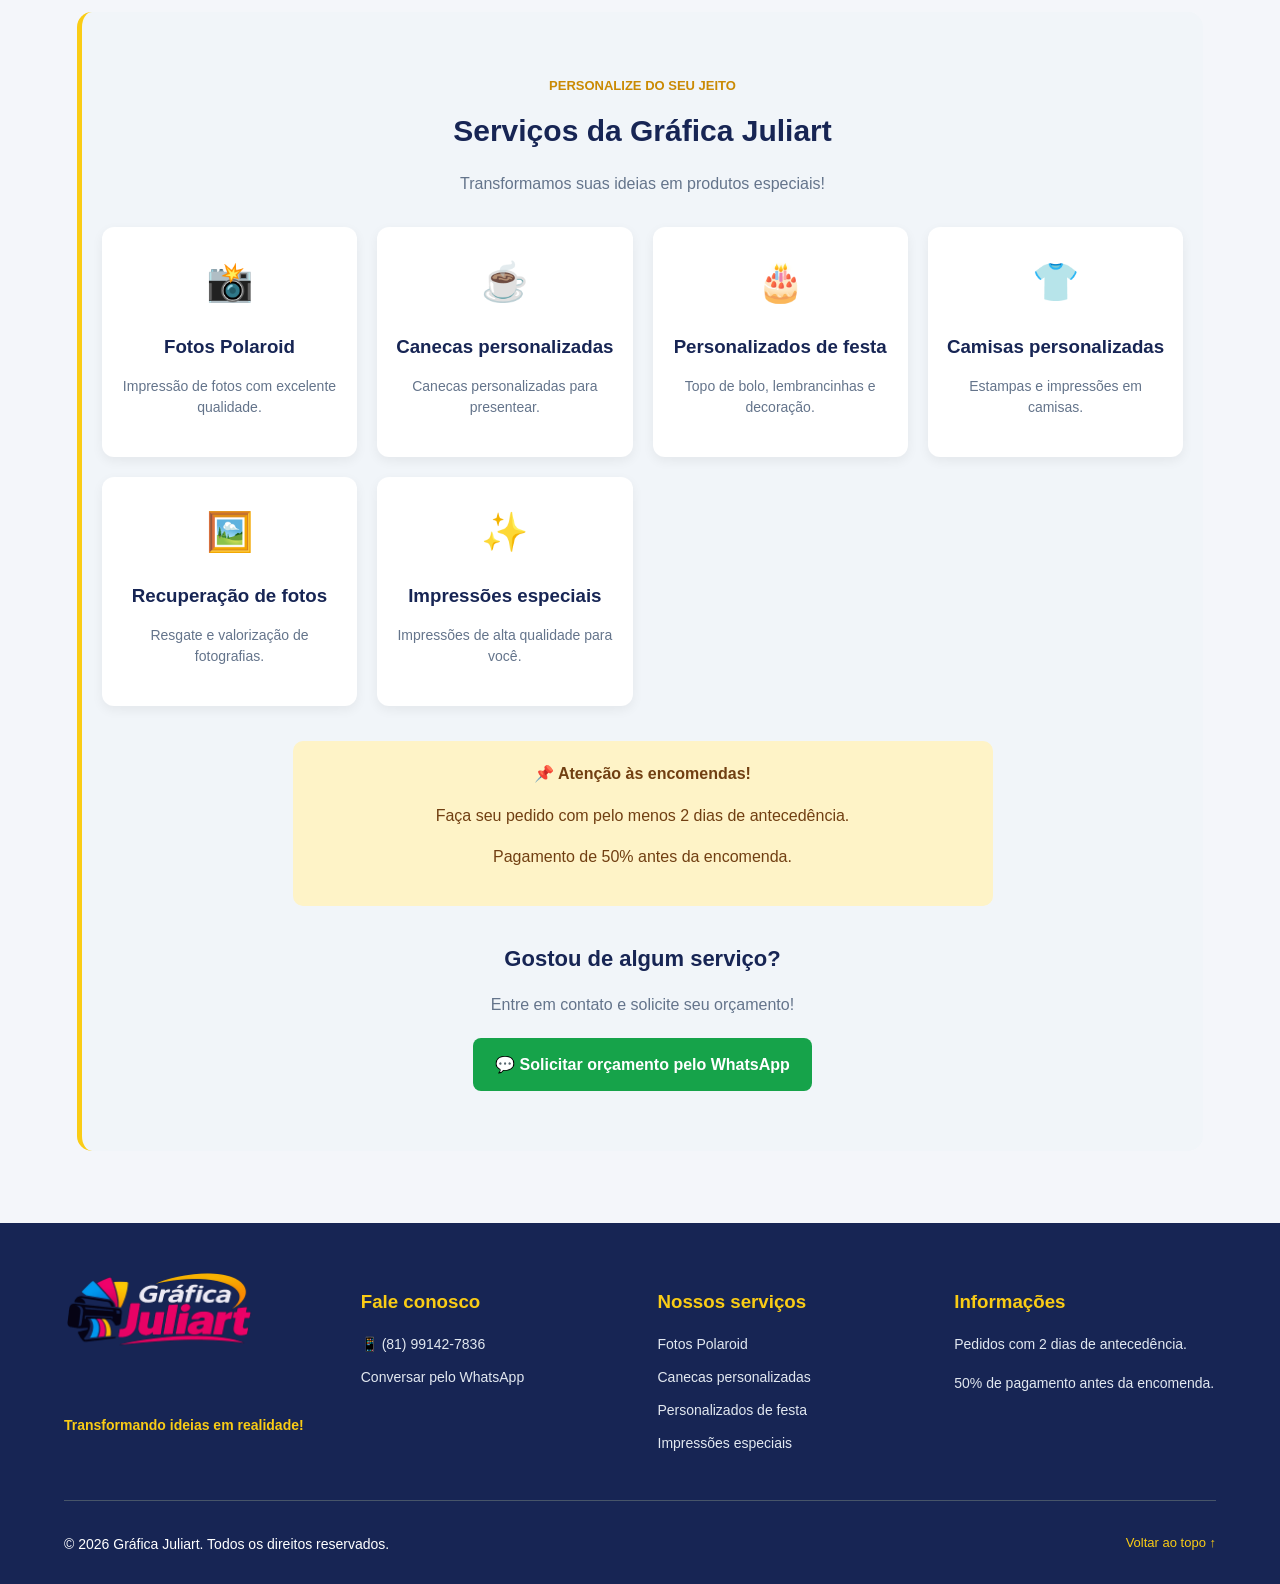
==== commit cf3ee4d5: "scriptv2" ====
--- a/index.html
+++ b/index.html
@@ -9,7 +9,7 @@
 
   <title>Radar de Ofertas | Encontre boas oportunidades</title>
   <link rel="stylesheet" href="style.css">
-  <script src="script.js" defer></script>
+  <script src="script.js?v=2" defer></script>
 </head>
 <body>
   <header class="cabecalho" id="inicio">
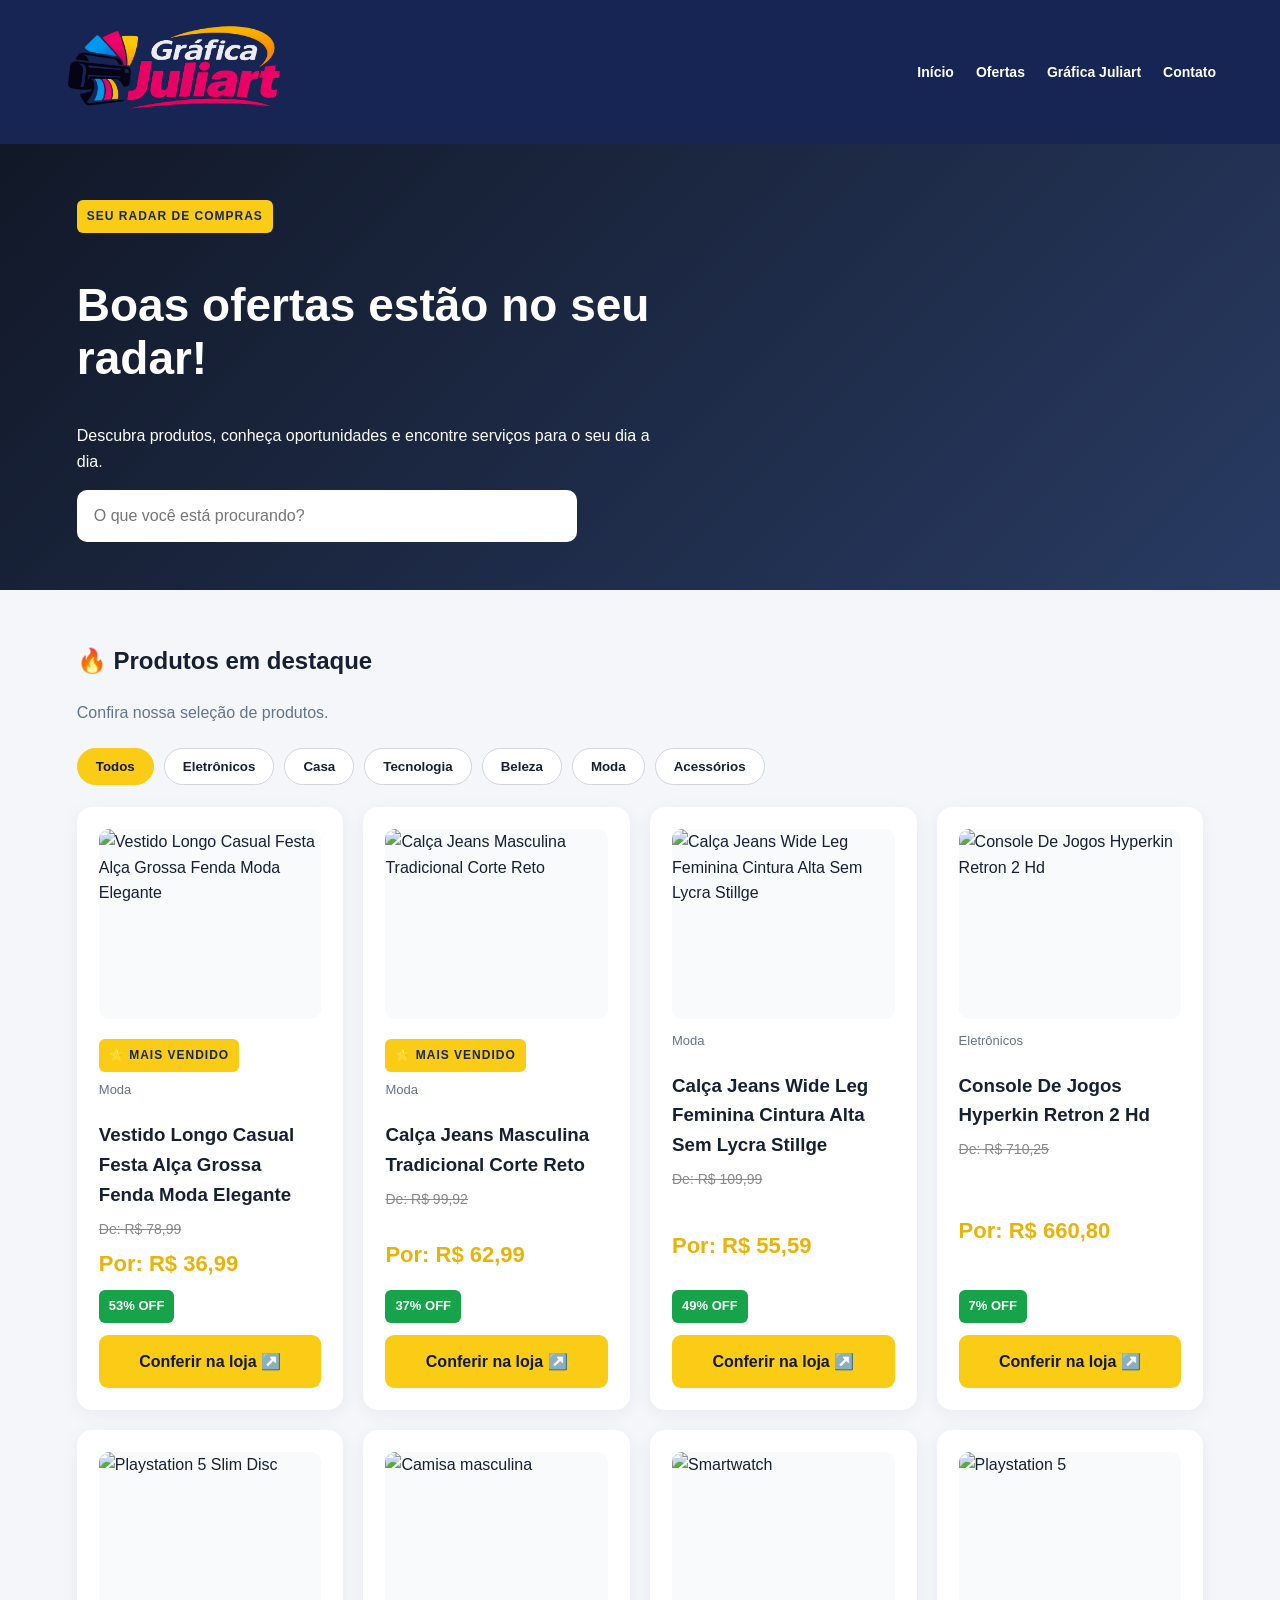
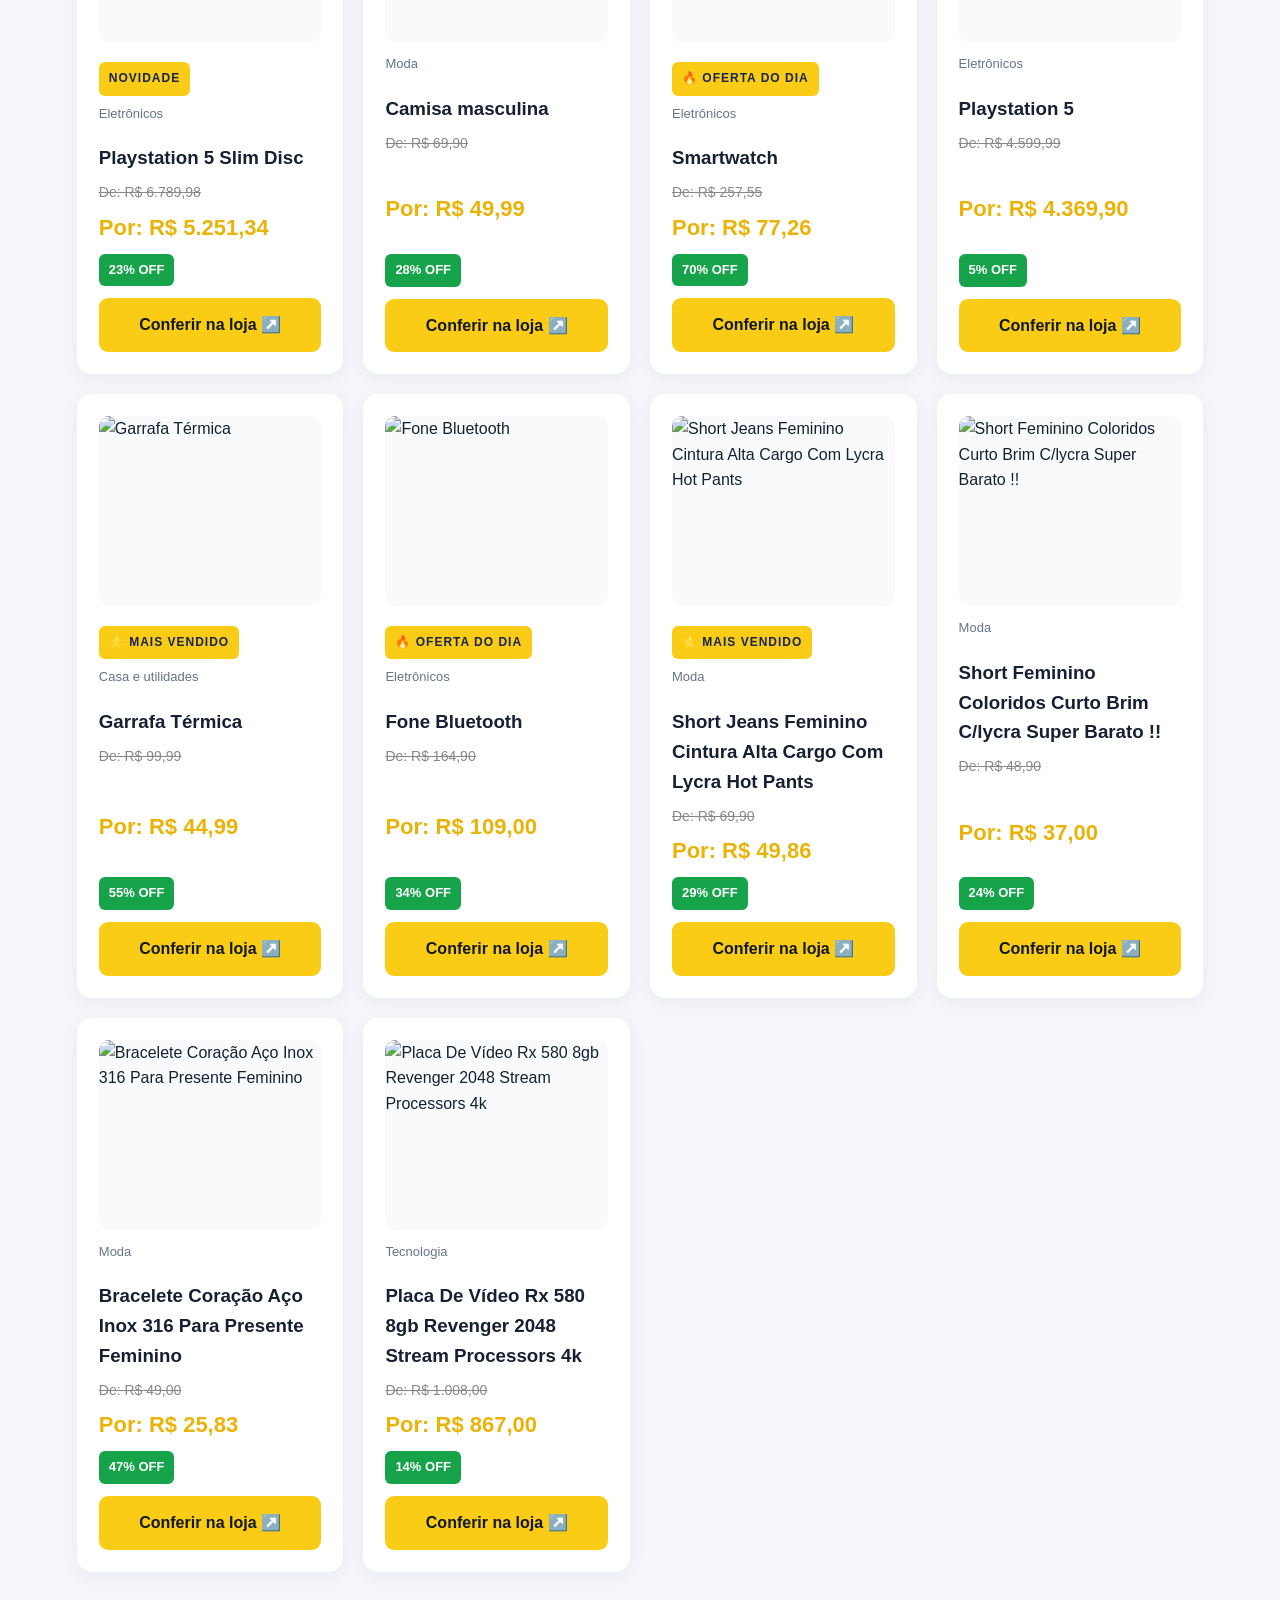
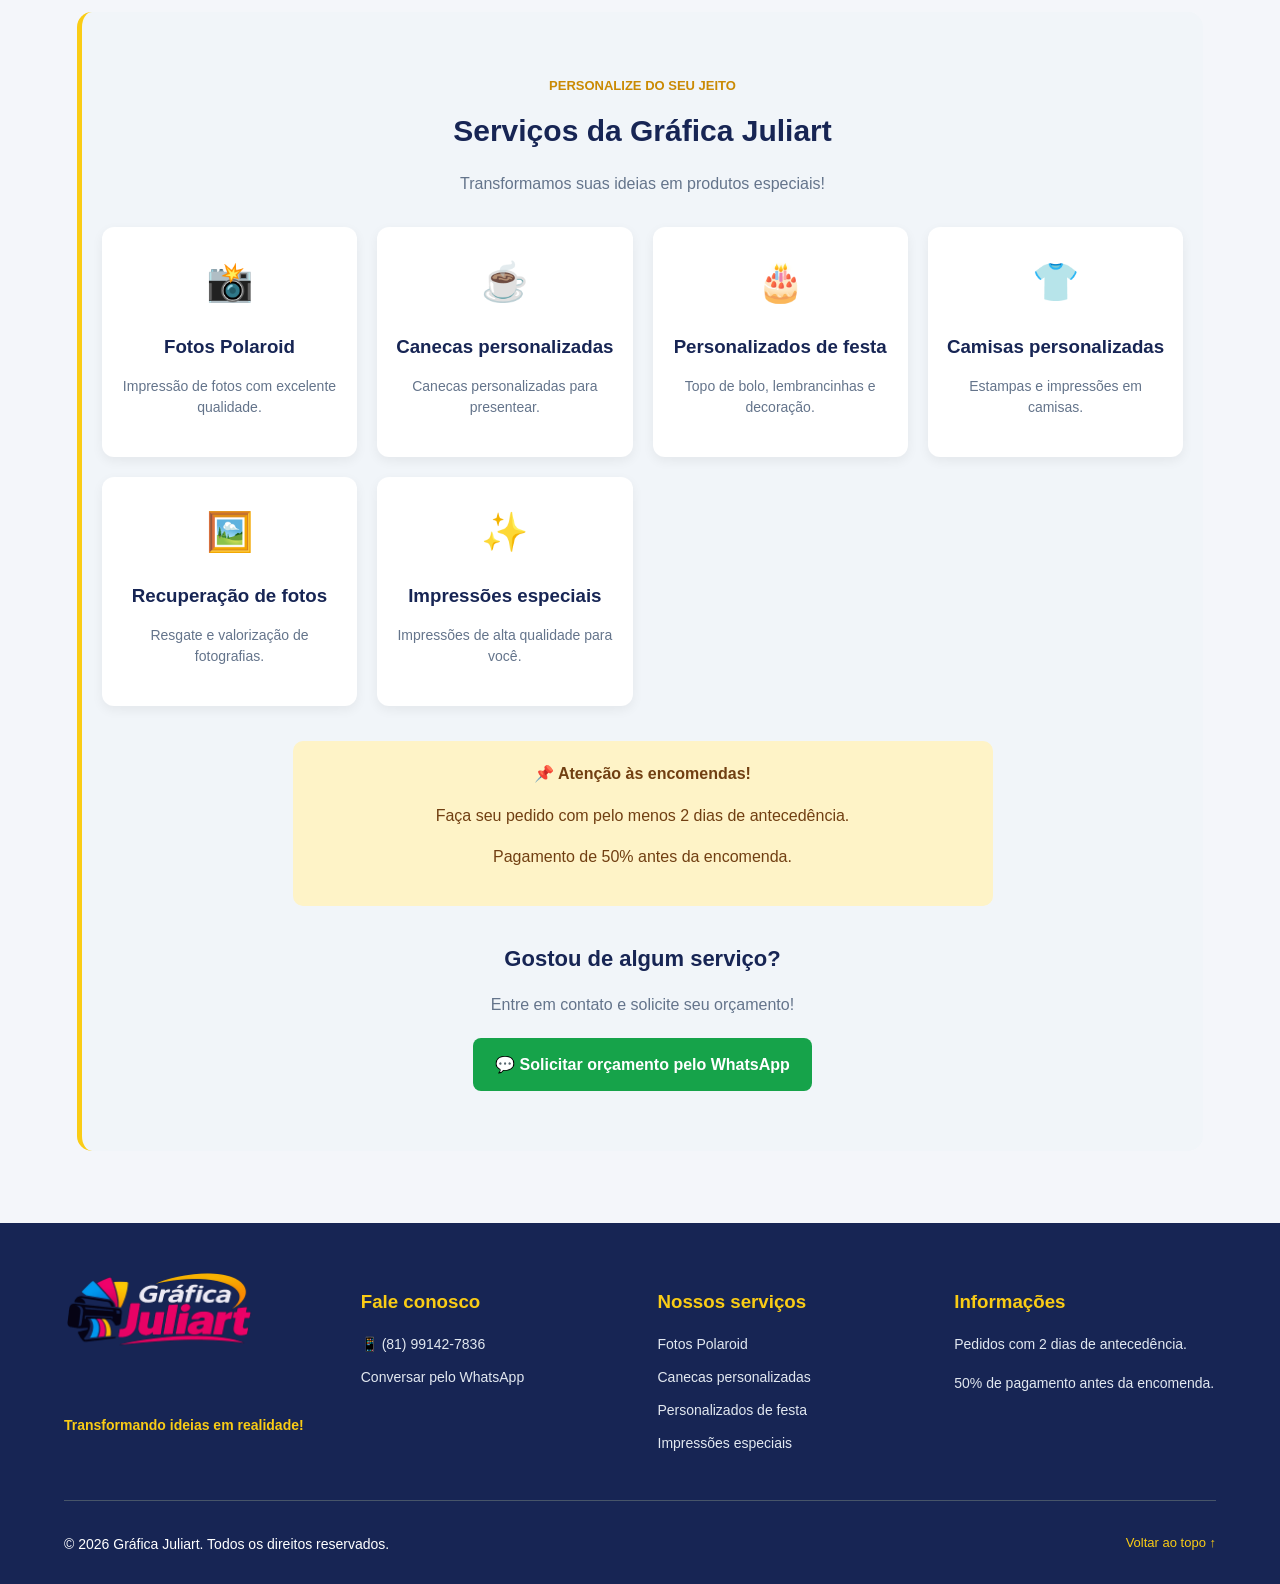
==== commit f81d0f67: "v3" ====
--- a/index.html
+++ b/index.html
@@ -9,7 +9,7 @@
 
   <title>Radar de Ofertas | Encontre boas oportunidades</title>
   <link rel="stylesheet" href="style.css">
-  <script src="script.js?v=2" defer></script>
+  <script src="script2s.js" defer></script>
 </head>
 <body>
   <header class="cabecalho" id="inicio">
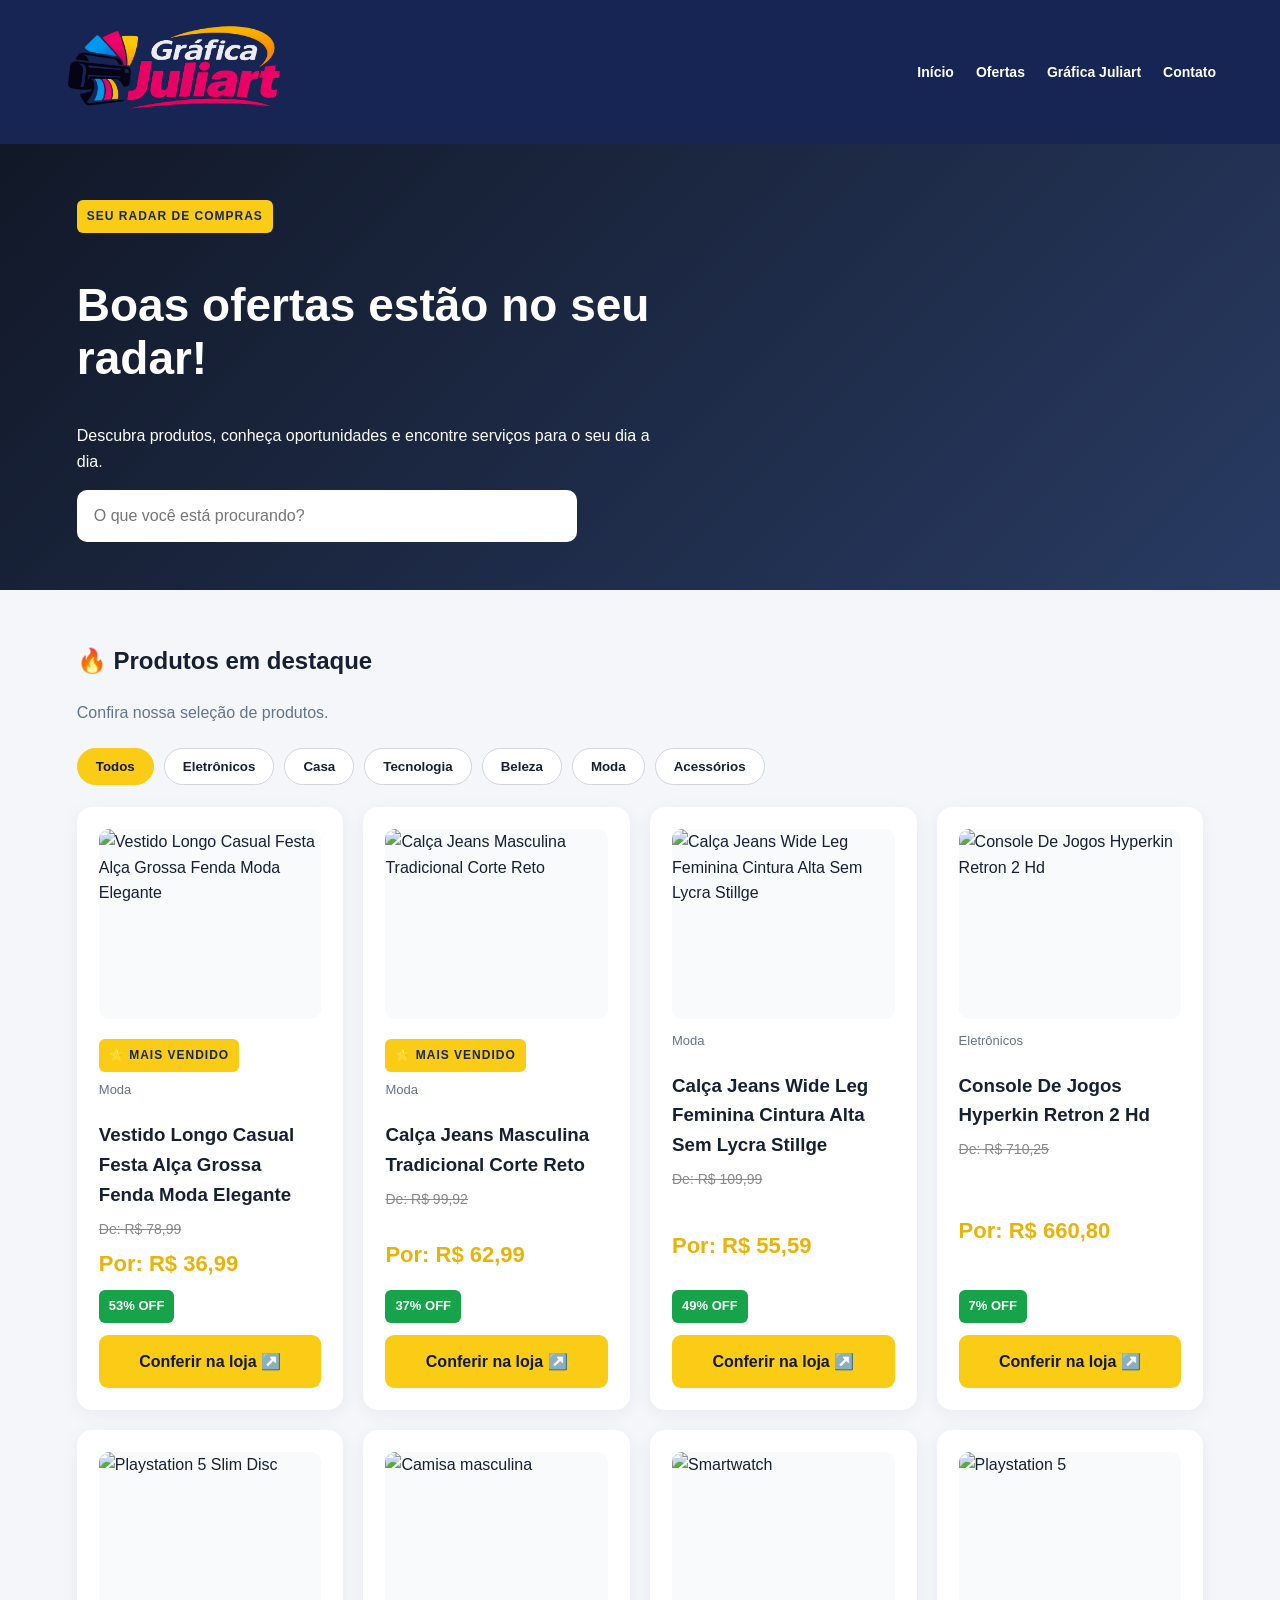
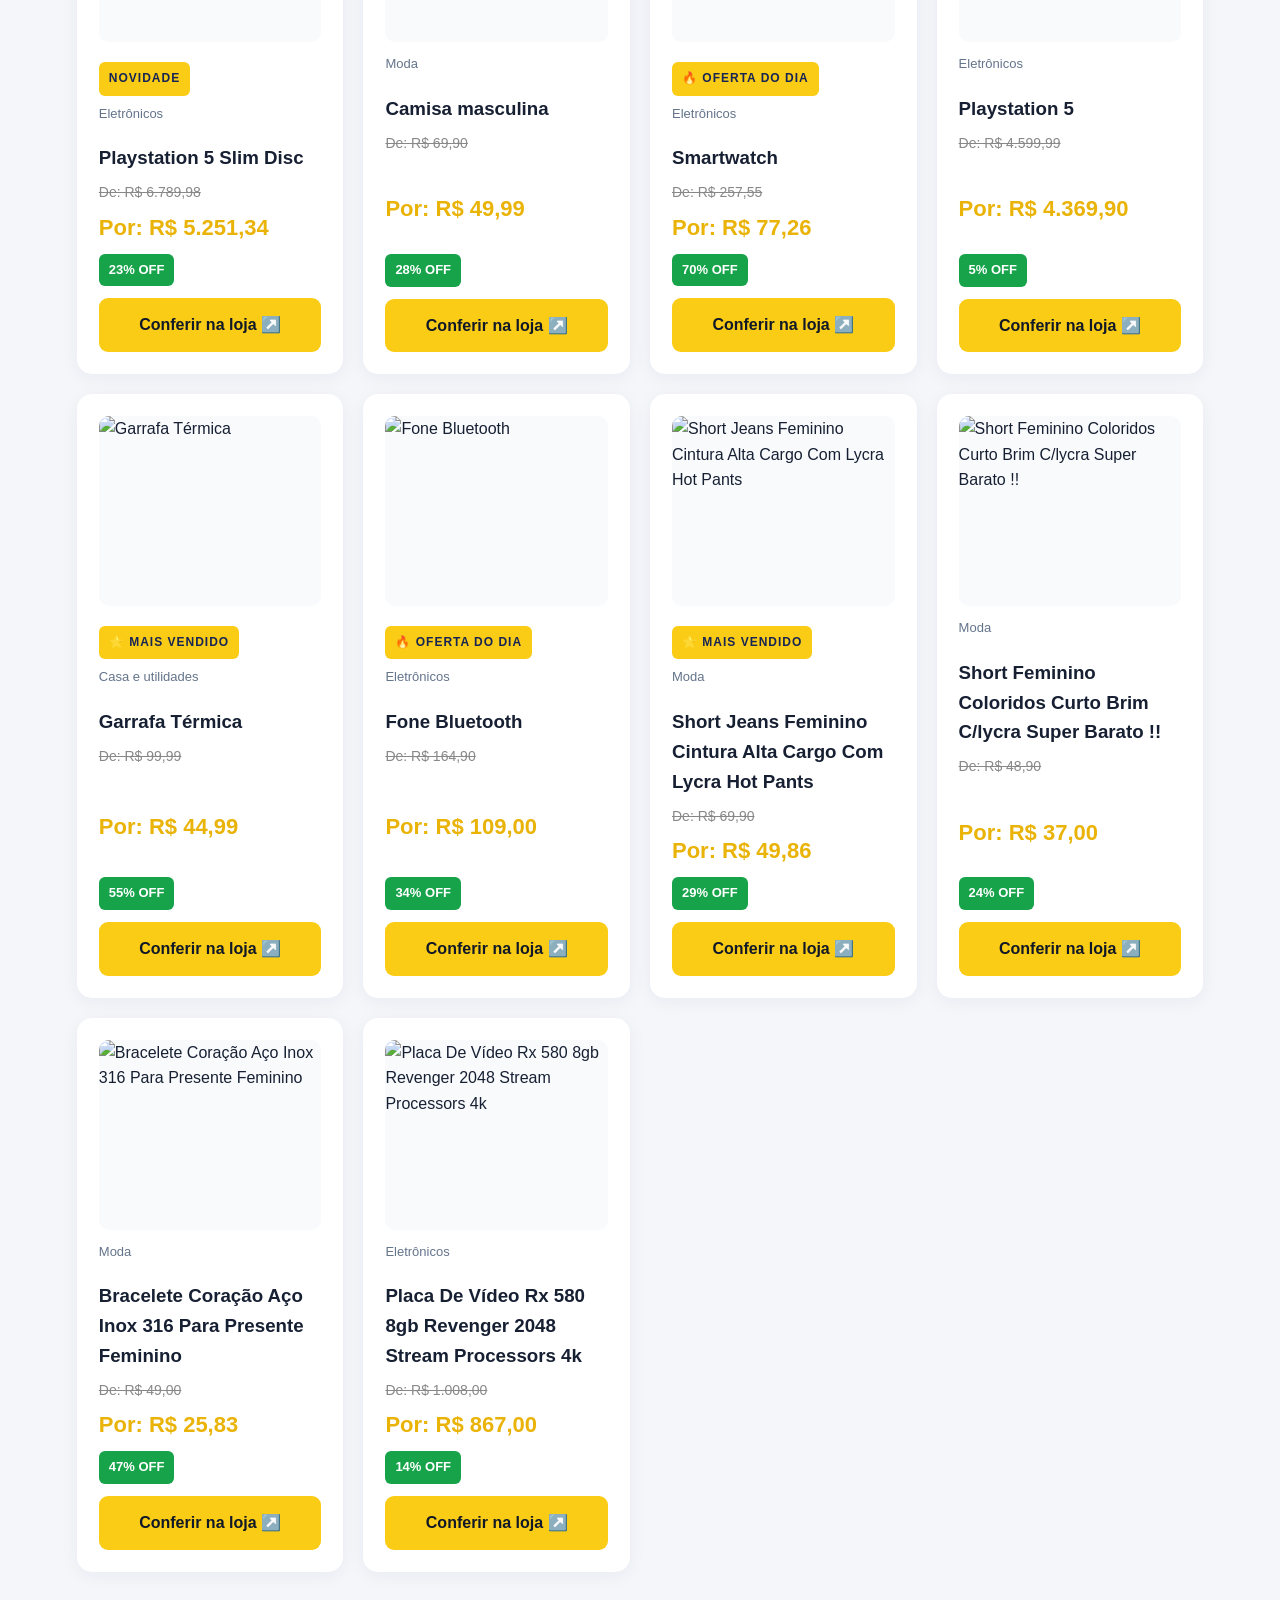
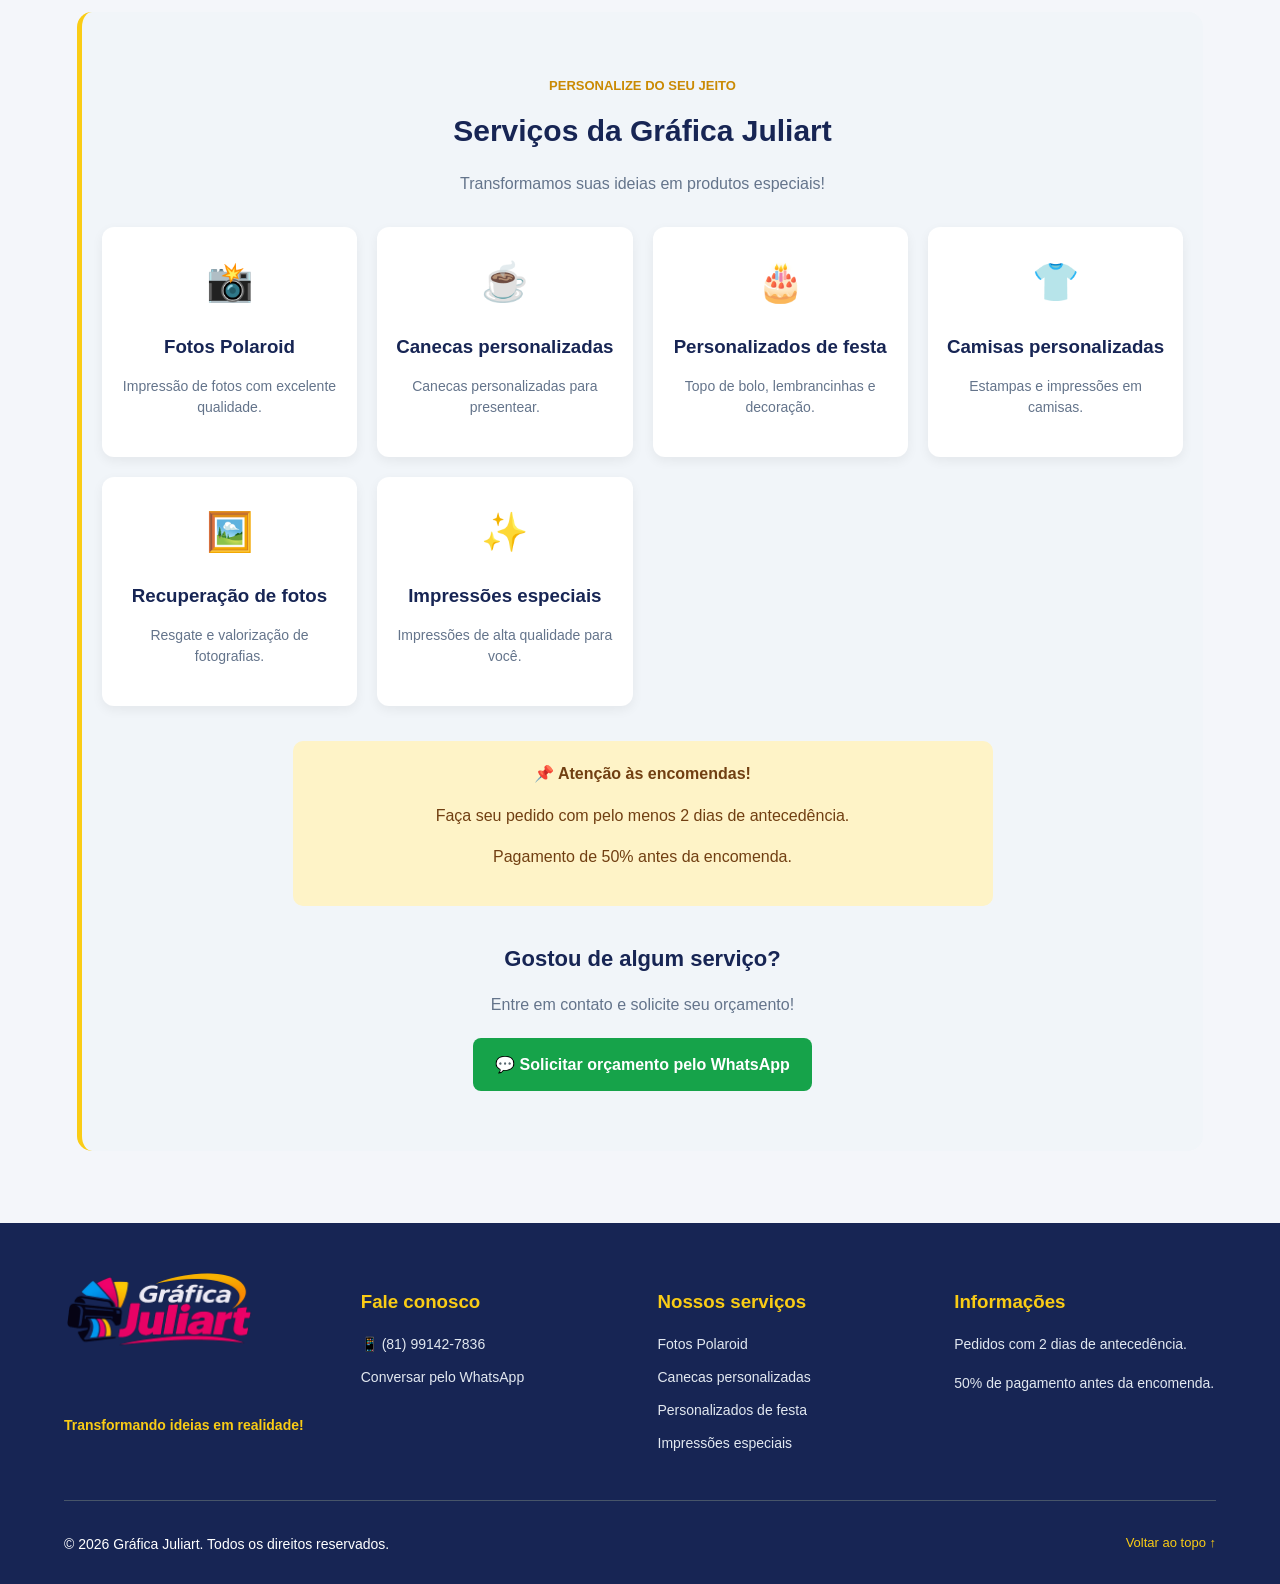
==== commit c8cb4991: "v4" ====
--- a/index.html
+++ b/index.html
@@ -9,7 +9,7 @@
 
   <title>Radar de Ofertas | Encontre boas oportunidades</title>
   <link rel="stylesheet" href="style.css">
-  <script src="script2s.js" defer></script>
+  <script src="scriptss.js" defer></script>
 </head>
 <body>
   <header class="cabecalho" id="inicio">
